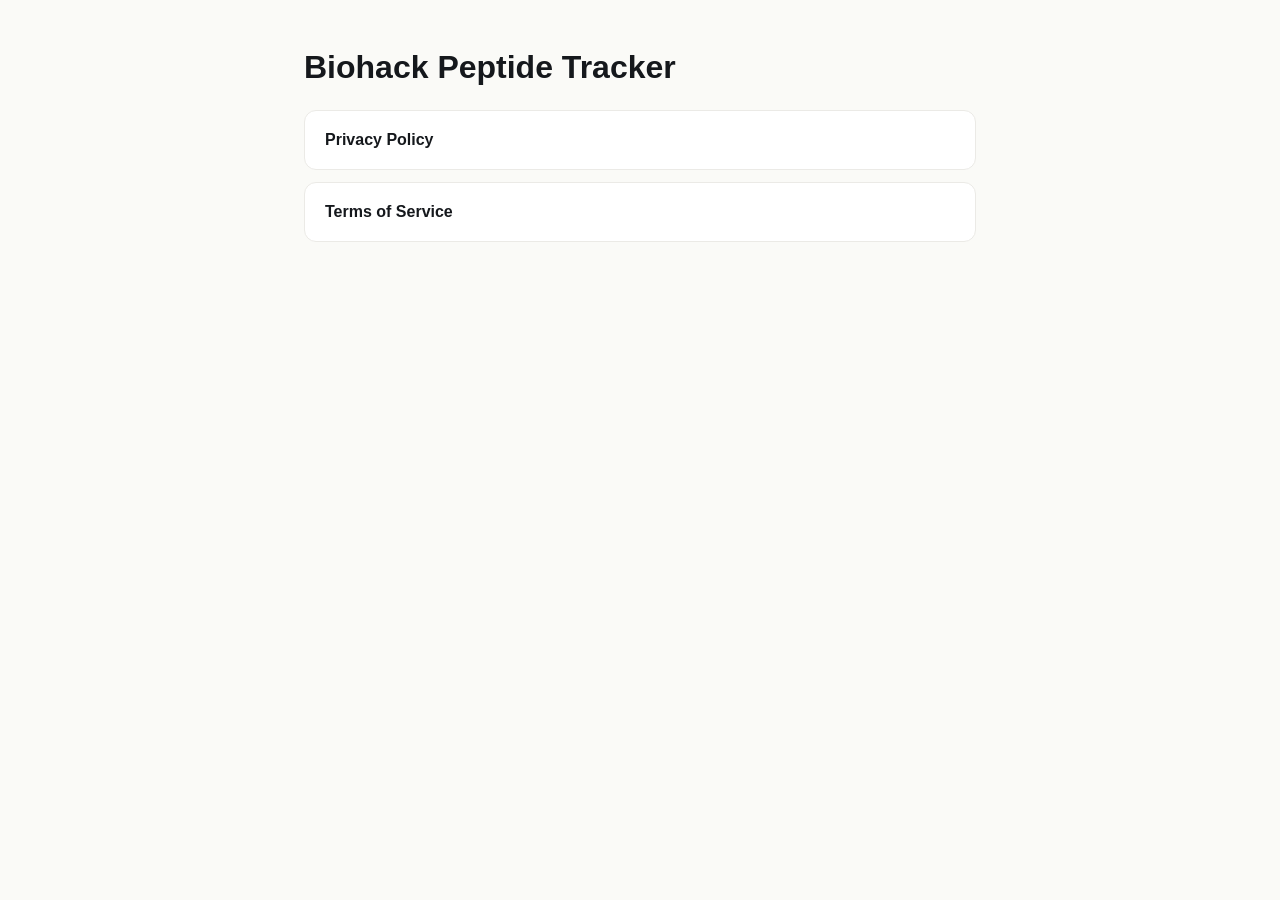
==== index.html @ da50adaa "Add Privacy Policy and Terms of Service pages" ====
<!doctype html>
<html lang="en">
<head>
<meta charset="utf-8" />
<meta name="viewport" content="width=device-width, initial-scale=1" />
<title>Biohack Peptide Tracker — Legal</title>
<link rel="stylesheet" href="style.css" />
</head>
<body>
<div class="wrap home">
  <h1>Biohack Peptide Tracker</h1>
  <ul>
    <li><a href="./privacy.html">Privacy Policy</a></li>
    <li><a href="./terms.html">Terms of Service</a></li>
  </ul>
</div>
</body>
</html>
---- style.css ----
:root {
  --bg: #fafaf7;
  --card: #ffffff;
  --border: #ebeae6;
  --text: #15181c;
  --text-secondary: #6b7078;
  --accent: #1a9dba;
}

* {
  box-sizing: border-box;
}

body {
  margin: 0;
  background: var(--bg);
  color: var(--text);
  font-family: -apple-system, BlinkMacSystemFont, "Segoe UI", Roboto, Helvetica, Arial, sans-serif;
  line-height: 1.6;
}

.wrap {
  max-width: 720px;
  margin: 0 auto;
  padding: 48px 24px 96px;
}

a {
  color: var(--accent);
  text-decoration: none;
}

a:hover {
  text-decoration: underline;
}

.back {
  display: inline-block;
  margin-bottom: 24px;
  font-size: 14px;
  color: var(--text-secondary);
}

h1 {
  font-size: 32px;
  line-height: 1.2;
  margin: 0 0 8px;
}

.updated {
  color: var(--text-secondary);
  font-size: 14px;
  margin: 0 0 32px;
}

section {
  margin-bottom: 28px;
}

h2 {
  font-size: 16px;
  margin: 0 0 8px;
}

p {
  margin: 0 0 12px;
  white-space: pre-line;
}

p:last-child {
  margin-bottom: 0;
}

.home h1 {
  margin-bottom: 24px;
}

.home ul {
  list-style: none;
  padding: 0;
  display: flex;
  flex-direction: column;
  gap: 12px;
}

.home li a {
  display: block;
  padding: 16px 20px;
  background: var(--card);
  border: 1px solid var(--border);
  border-radius: 12px;
  color: var(--text);
  font-weight: 600;
}

.home li a:hover {
  text-decoration: none;
  border-color: var(--accent);
}
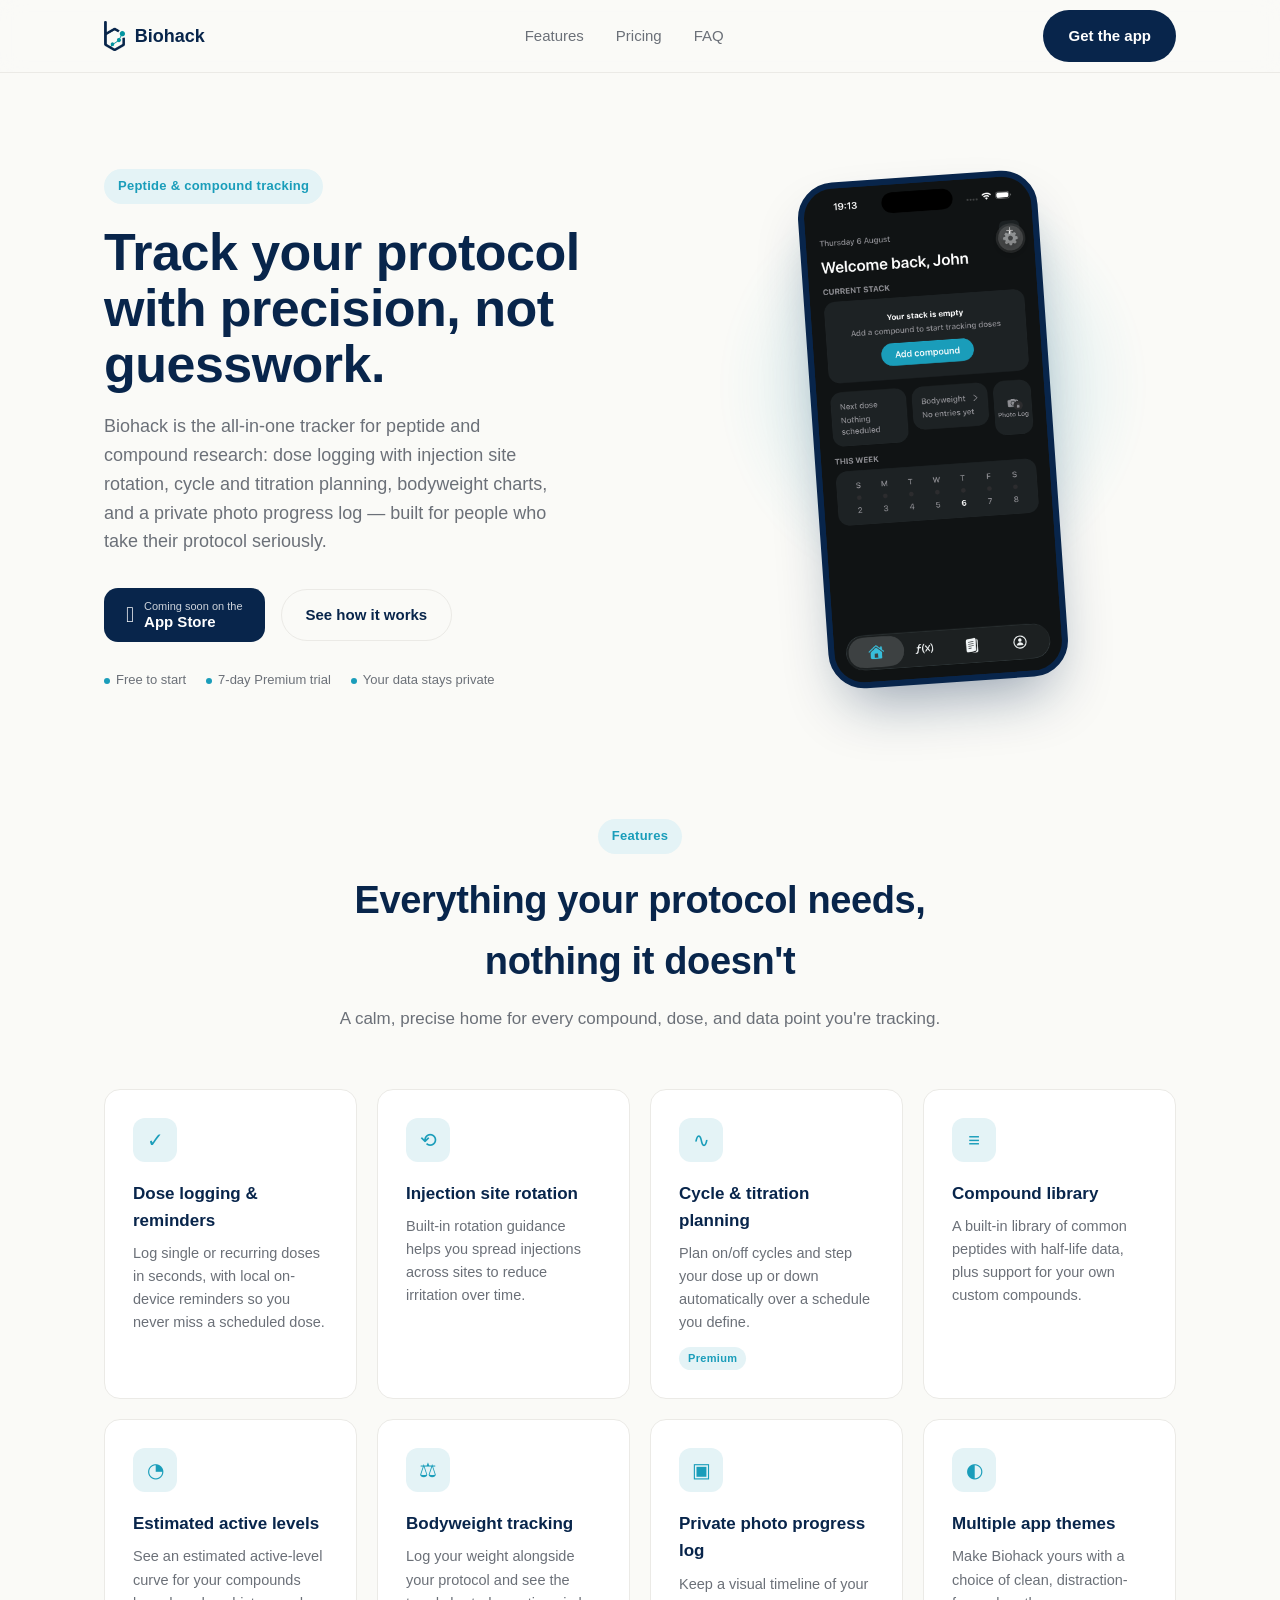
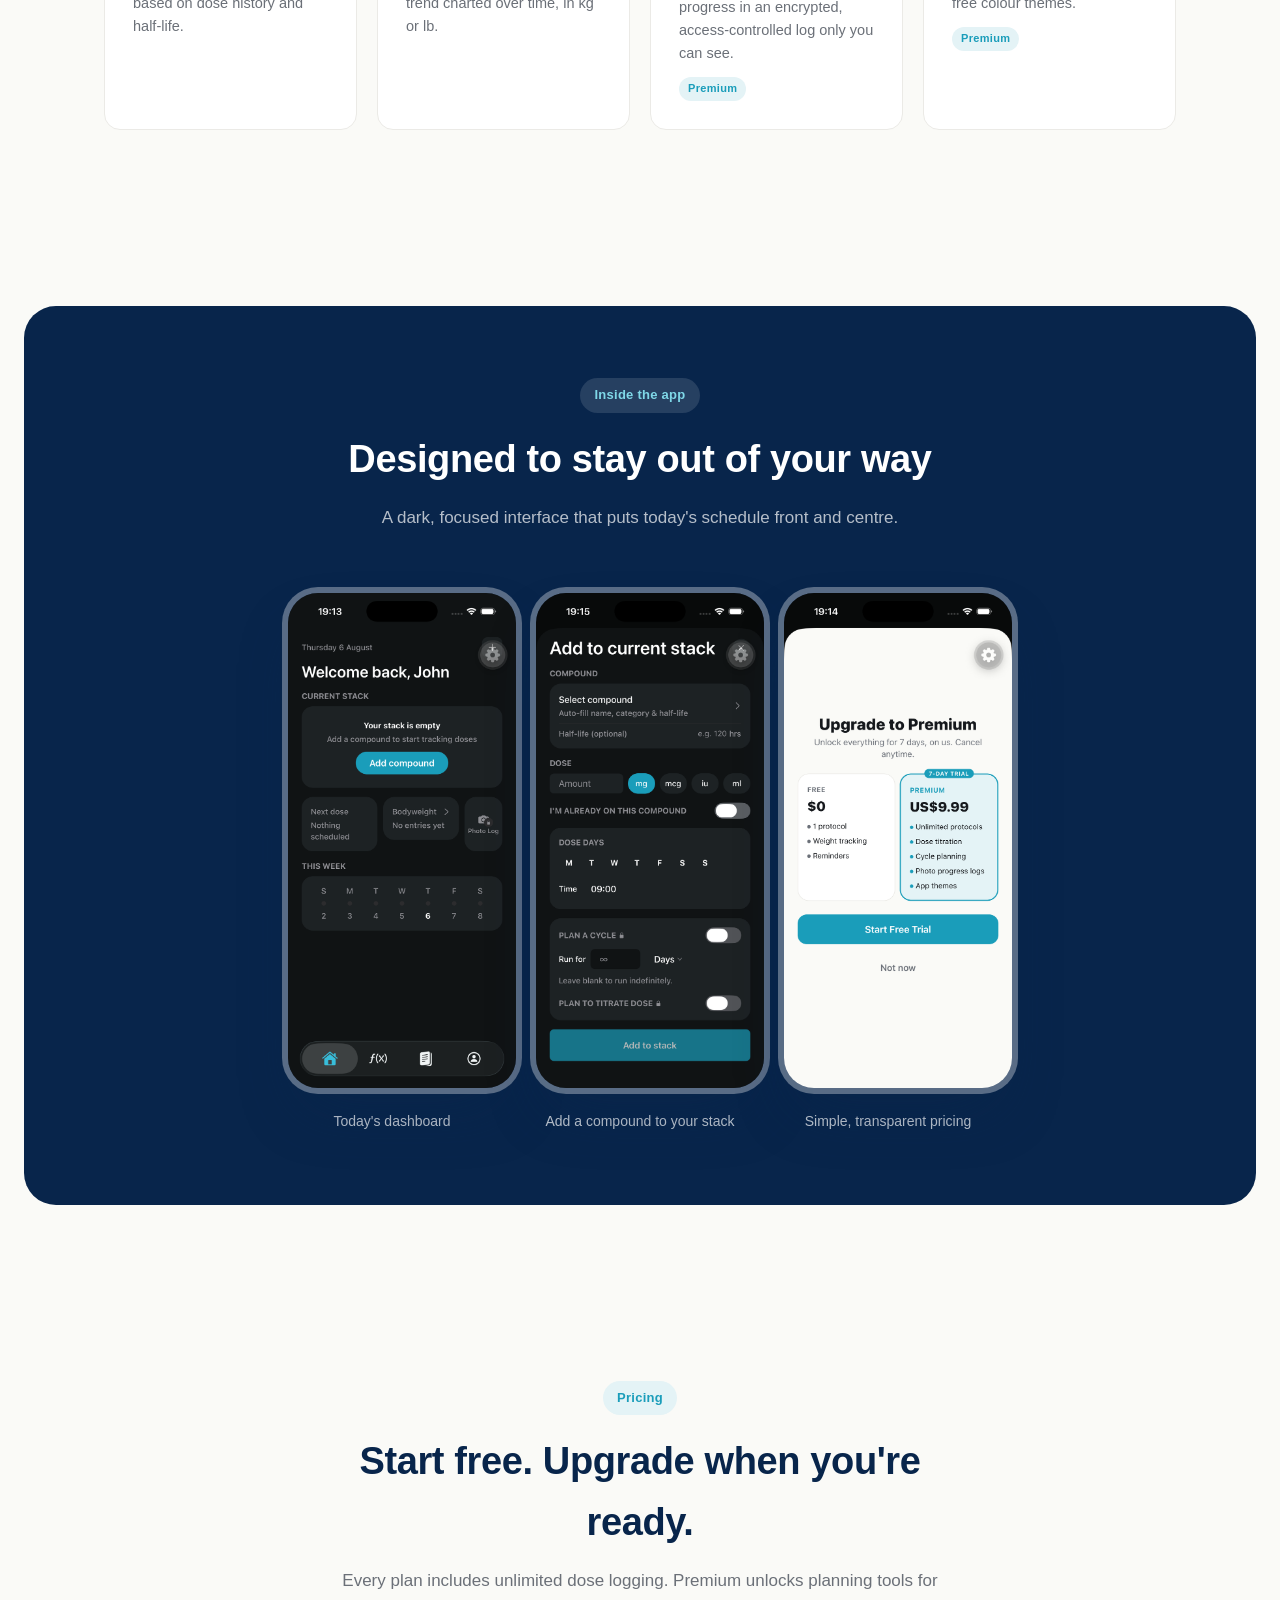
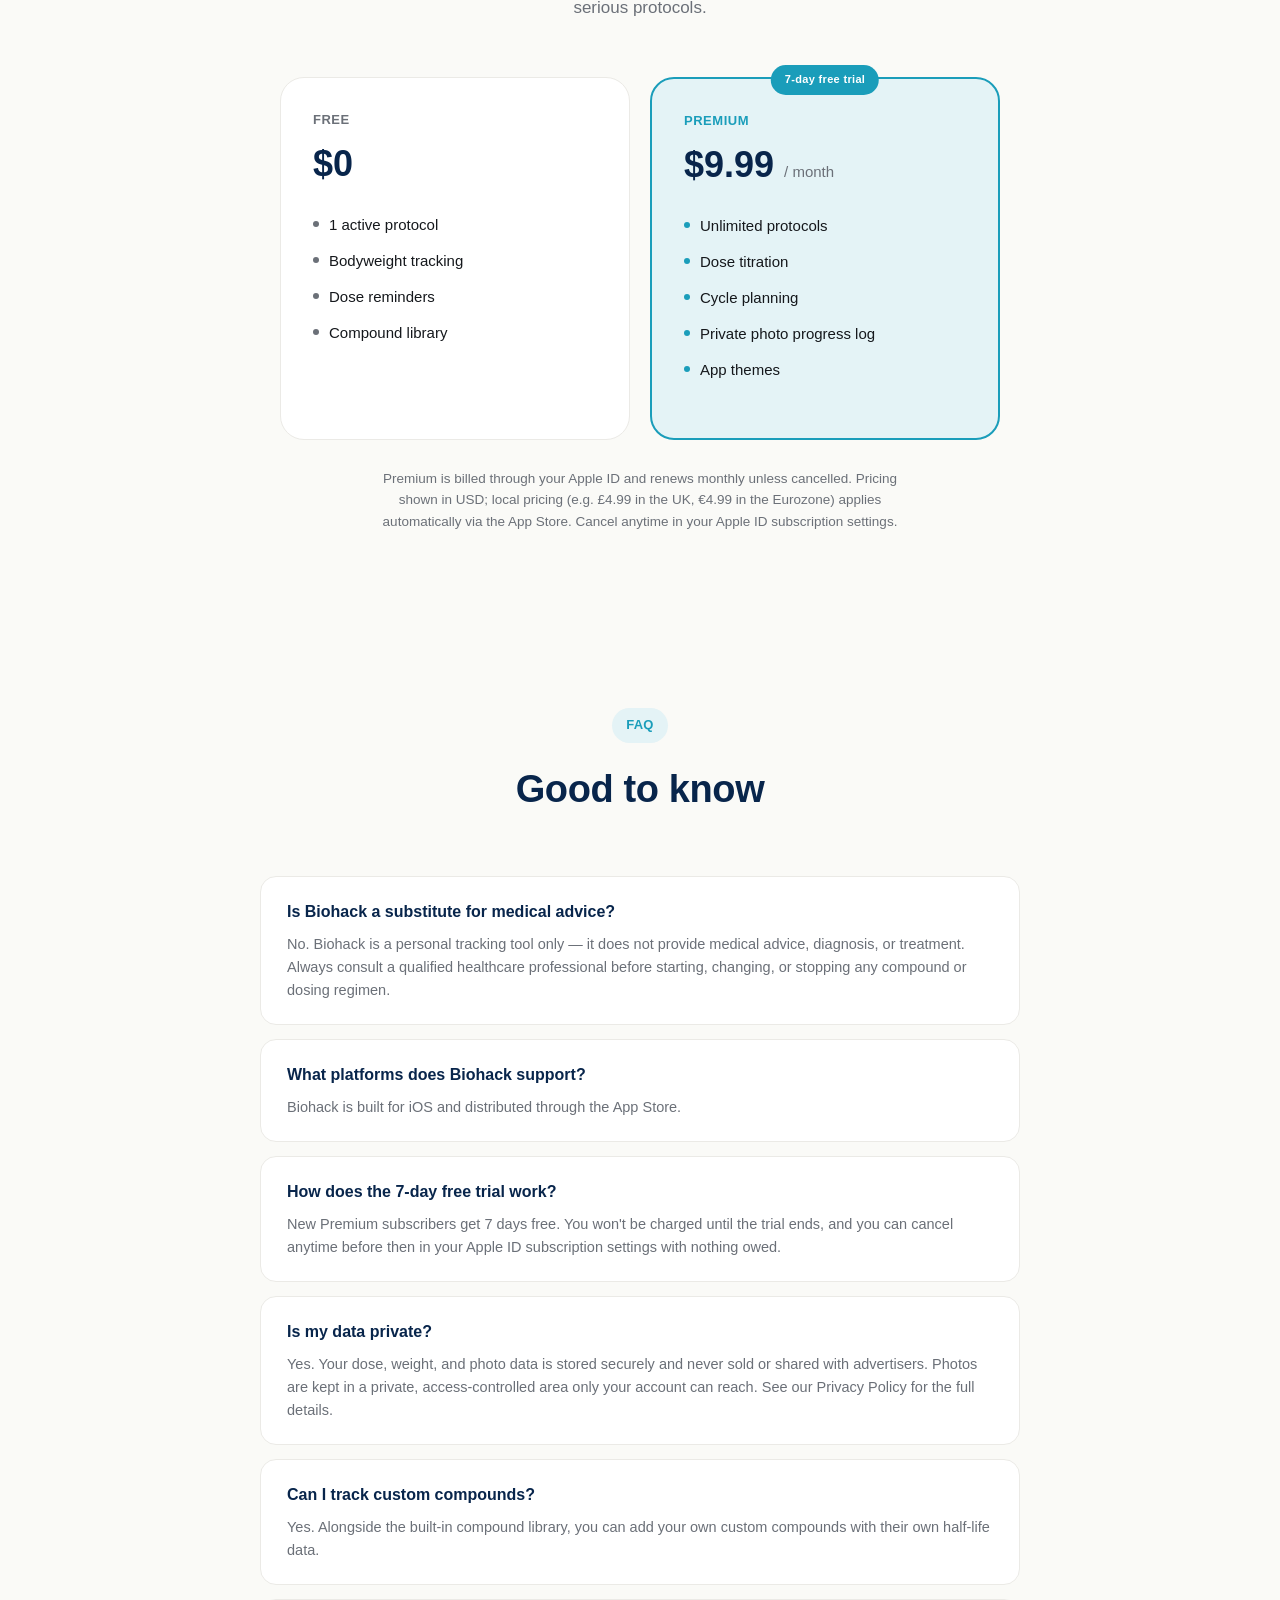
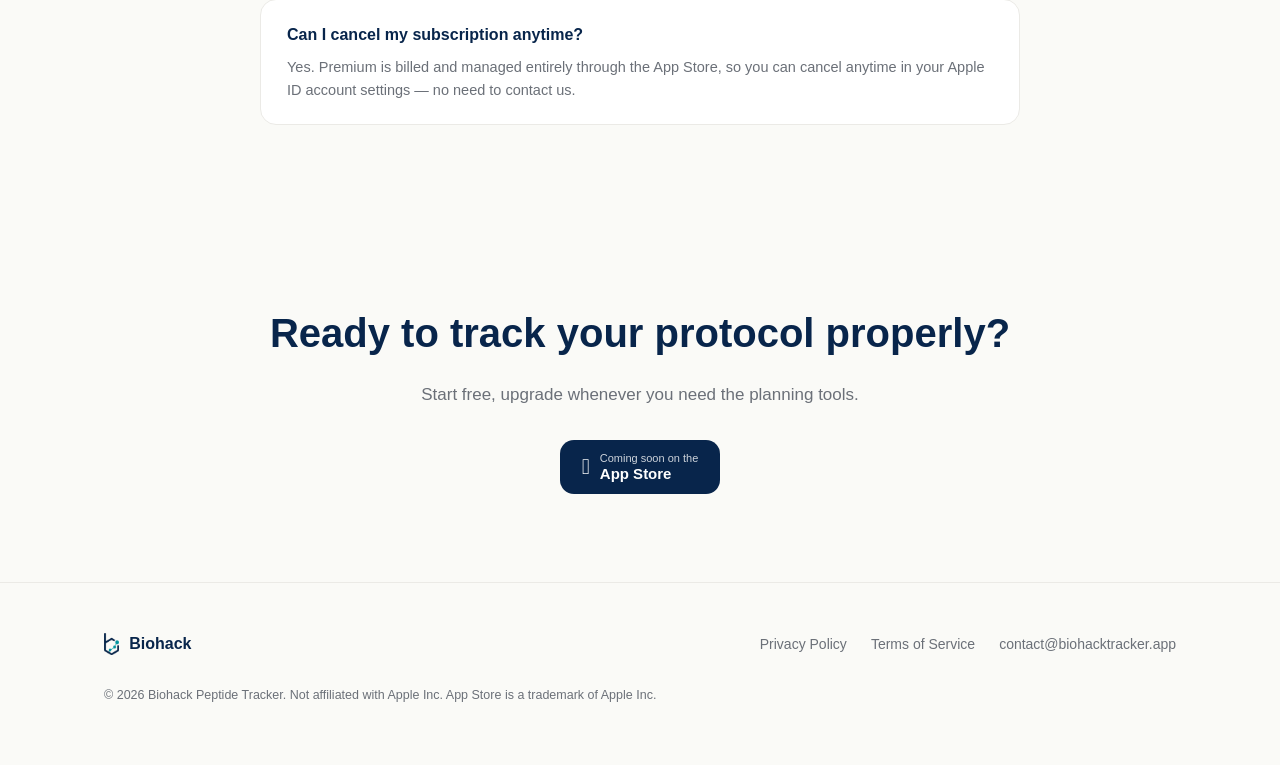
==== commit c20108cc: "Build full marketing site with branding, screenshots, and SEO" ====
--- a/index.html
+++ b/index.html
@@ -3,16 +3,289 @@
 <head>
 <meta charset="utf-8" />
 <meta name="viewport" content="width=device-width, initial-scale=1" />
-<title>Biohack Peptide Tracker — Legal</title>
-<link rel="stylesheet" href="style.css" />
+<title>Biohack — Peptide & Compound Dose Tracker for iOS</title>
+<meta name="description" content="Biohack is the all-in-one peptide tracker: dose logging, injection site rotation, cycle & titration planning, bodyweight charts, and a private photo progress log. Free to start, on the App Store." />
+<link rel="canonical" href="https://biohacktracker.app/" />
+<link rel="icon" href="/assets/favicon-32.png" />
+<link rel="apple-touch-icon" href="/assets/icon-1024.png" />
+<link rel="stylesheet" href="/style.css" />
+
+<meta property="og:type" content="website" />
+<meta property="og:site_name" content="Biohack" />
+<meta property="og:title" content="Biohack — Peptide & Compound Dose Tracker" />
+<meta property="og:description" content="Log doses, plan cycles and titration, track bodyweight, and keep a private photo progress log — all in one peptide tracking app." />
+<meta property="og:url" content="https://biohacktracker.app/" />
+<meta property="og:image" content="https://biohacktracker.app/assets/icon-1024.png" />
+<meta name="twitter:card" content="summary" />
+<meta name="twitter:title" content="Biohack — Peptide & Compound Dose Tracker" />
+<meta name="twitter:description" content="Log doses, plan cycles and titration, track bodyweight, and keep a private photo progress log — all in one peptide tracking app." />
+<meta name="twitter:image" content="https://biohacktracker.app/assets/icon-1024.png" />
+
+<script type="application/ld+json">
+{
+  "@context": "https://schema.org",
+  "@type": "SoftwareApplication",
+  "name": "Biohack Peptide Tracker",
+  "url": "https://biohacktracker.app/",
+  "applicationCategory": "HealthApplication",
+  "operatingSystem": "iOS",
+  "description": "Biohack is a peptide and compound dose tracker with reminders, cycle and titration planning, bodyweight tracking, and a private photo progress log.",
+  "offers": [
+    {
+      "@type": "Offer",
+      "name": "Free",
+      "price": "0",
+      "priceCurrency": "USD"
+    },
+    {
+      "@type": "Offer",
+      "name": "Premium",
+      "price": "9.99",
+      "priceCurrency": "USD",
+      "priceSpecification": {
+        "@type": "UnitPriceSpecification",
+        "billingDuration": "P1M"
+      }
+    }
+  ],
+  "publisher": {
+    "@type": "Person",
+    "name": "Shummus Shah"
+  }
+}
+</script>
 </head>
 <body>
-<div class="wrap home">
-  <h1>Biohack Peptide Tracker</h1>
-  <ul>
-    <li><a href="./privacy.html">Privacy Policy</a></li>
-    <li><a href="./terms.html">Terms of Service</a></li>
-  </ul>
-</div>
+
+<header class="site-header">
+  <div class="container">
+    <a class="brand" href="/">
+      <img src="/assets/logo.png" alt="Biohack logo" />
+      Biohack
+    </a>
+    <nav class="nav-links">
+      <a href="#features">Features</a>
+      <a href="#pricing">Pricing</a>
+      <a href="#faq">FAQ</a>
+    </nav>
+    <a class="btn btn-primary nav-cta" href="#download">Get the app</a>
+  </div>
+</header>
+
+<main>
+
+<section class="hero">
+  <div class="container">
+    <div class="hero-copy">
+      <span class="eyebrow">Peptide &amp; compound tracking</span>
+      <h1>Track your protocol with precision, not guesswork.</h1>
+      <p class="lede">
+        Biohack is the all-in-one tracker for peptide and compound research: dose logging with
+        injection site rotation, cycle and titration planning, bodyweight charts, and a private
+        photo progress log — built for people who take their protocol seriously.
+      </p>
+      <div class="hero-ctas" id="download">
+        <a class="store-badge" href="#">
+          <span class="glyph">􀣺</span>
+          <span class="lines"><small>Coming soon on the</small><strong>App Store</strong></span>
+        </a>
+        <a class="btn btn-ghost" href="#features">See how it works</a>
+      </div>
+      <div class="hero-meta">
+        <span><span class="dot"></span> Free to start</span>
+        <span><span class="dot"></span> 7-day Premium trial</span>
+        <span><span class="dot"></span> Your data stays private</span>
+      </div>
+    </div>
+    <div class="hero-visual">
+      <div class="glow"></div>
+      <div class="phone phone-tilt">
+        <img src="/assets/shot-dashboard.png" alt="Biohack dashboard screen showing today's schedule and current stack" />
+      </div>
+    </div>
+  </div>
+</section>
+
+<section id="features">
+  <div class="container">
+    <div class="section-head">
+      <span class="eyebrow">Features</span>
+      <h2>Everything your protocol needs, nothing it doesn't</h2>
+      <p>A calm, precise home for every compound, dose, and data point you're tracking.</p>
+    </div>
+    <div class="feature-grid">
+      <div class="feature-card">
+        <div class="feature-icon">✓</div>
+        <h3>Dose logging &amp; reminders</h3>
+        <p>Log single or recurring doses in seconds, with local on-device reminders so you never miss a scheduled dose.</p>
+      </div>
+      <div class="feature-card">
+        <div class="feature-icon">⟲</div>
+        <h3>Injection site rotation</h3>
+        <p>Built-in rotation guidance helps you spread injections across sites to reduce irritation over time.</p>
+      </div>
+      <div class="feature-card">
+        <div class="feature-icon">∿</div>
+        <h3>Cycle &amp; titration planning</h3>
+        <p>Plan on/off cycles and step your dose up or down automatically over a schedule you define.</p>
+        <span class="badge">Premium</span>
+      </div>
+      <div class="feature-card">
+        <div class="feature-icon">≡</div>
+        <h3>Compound library</h3>
+        <p>A built-in library of common peptides with half-life data, plus support for your own custom compounds.</p>
+      </div>
+      <div class="feature-card">
+        <div class="feature-icon">◔</div>
+        <h3>Estimated active levels</h3>
+        <p>See an estimated active-level curve for your compounds based on dose history and half-life.</p>
+      </div>
+      <div class="feature-card">
+        <div class="feature-icon">⚖</div>
+        <h3>Bodyweight tracking</h3>
+        <p>Log your weight alongside your protocol and see the trend charted over time, in kg or lb.</p>
+      </div>
+      <div class="feature-card">
+        <div class="feature-icon">▣</div>
+        <h3>Private photo progress log</h3>
+        <p>Keep a visual timeline of your progress in an encrypted, access-controlled log only you can see.</p>
+        <span class="badge">Premium</span>
+      </div>
+      <div class="feature-card">
+        <div class="feature-icon">◐</div>
+        <h3>Multiple app themes</h3>
+        <p>Make Biohack yours with a choice of clean, distraction-free colour themes.</p>
+        <span class="badge">Premium</span>
+      </div>
+    </div>
+  </div>
+</section>
+
+<section>
+  <div class="showcase">
+    <div class="section-head">
+      <span class="eyebrow">Inside the app</span>
+      <h2>Designed to stay out of your way</h2>
+      <p>A dark, focused interface that puts today's schedule front and centre.</p>
+    </div>
+    <div class="showcase-grid">
+      <div class="showcase-item">
+        <div class="phone"><img src="/assets/shot-dashboard.png" alt="Biohack home dashboard" /></div>
+        <p>Today's dashboard</p>
+      </div>
+      <div class="showcase-item">
+        <div class="phone"><img src="/assets/shot-addstack.png" alt="Adding a compound to your stack in Biohack" /></div>
+        <p>Add a compound to your stack</p>
+      </div>
+      <div class="showcase-item">
+        <div class="phone"><img src="/assets/shot-paywall.png" alt="Biohack Premium plan comparison" /></div>
+        <p>Simple, transparent pricing</p>
+      </div>
+    </div>
+  </div>
+</section>
+
+<section id="pricing">
+  <div class="container">
+    <div class="section-head">
+      <span class="eyebrow">Pricing</span>
+      <h2>Start free. Upgrade when you're ready.</h2>
+      <p>Every plan includes unlimited dose logging. Premium unlocks planning tools for serious protocols.</p>
+    </div>
+    <div class="pricing-grid">
+      <div class="price-card">
+        <h3>Free</h3>
+        <div class="price">$0</div>
+        <ul>
+          <li>1 active protocol</li>
+          <li>Bodyweight tracking</li>
+          <li>Dose reminders</li>
+          <li>Compound library</li>
+        </ul>
+      </div>
+      <div class="price-card featured">
+        <span class="plan-badge">7-day free trial</span>
+        <h3>Premium</h3>
+        <div class="price">$9.99 <span>/ month</span></div>
+        <ul>
+          <li>Unlimited protocols</li>
+          <li>Dose titration</li>
+          <li>Cycle planning</li>
+          <li>Private photo progress log</li>
+          <li>App themes</li>
+        </ul>
+      </div>
+    </div>
+    <p class="price-note">
+      Premium is billed through your Apple ID and renews monthly unless cancelled. Pricing shown in USD;
+      local pricing (e.g. £4.99 in the UK, €4.99 in the Eurozone) applies automatically via the App Store.
+      Cancel anytime in your Apple ID subscription settings.
+    </p>
+  </div>
+</section>
+
+<section id="faq">
+  <div class="container">
+    <div class="section-head">
+      <span class="eyebrow">FAQ</span>
+      <h2>Good to know</h2>
+    </div>
+    <div class="faq-list">
+      <div class="faq-item">
+        <h3>Is Biohack a substitute for medical advice?</h3>
+        <p>No. Biohack is a personal tracking tool only — it does not provide medical advice, diagnosis, or treatment. Always consult a qualified healthcare professional before starting, changing, or stopping any compound or dosing regimen.</p>
+      </div>
+      <div class="faq-item">
+        <h3>What platforms does Biohack support?</h3>
+        <p>Biohack is built for iOS and distributed through the App Store.</p>
+      </div>
+      <div class="faq-item">
+        <h3>How does the 7-day free trial work?</h3>
+        <p>New Premium subscribers get 7 days free. You won't be charged until the trial ends, and you can cancel anytime before then in your Apple ID subscription settings with nothing owed.</p>
+      </div>
+      <div class="faq-item">
+        <h3>Is my data private?</h3>
+        <p>Yes. Your dose, weight, and photo data is stored securely and never sold or shared with advertisers. Photos are kept in a private, access-controlled area only your account can reach. See our <a href="/privacy.html">Privacy Policy</a> for the full details.</p>
+      </div>
+      <div class="faq-item">
+        <h3>Can I track custom compounds?</h3>
+        <p>Yes. Alongside the built-in compound library, you can add your own custom compounds with their own half-life data.</p>
+      </div>
+      <div class="faq-item">
+        <h3>Can I cancel my subscription anytime?</h3>
+        <p>Yes. Premium is billed and managed entirely through the App Store, so you can cancel anytime in your Apple ID account settings — no need to contact us.</p>
+      </div>
+    </div>
+  </div>
+</section>
+
+<section class="final-cta">
+  <div class="container">
+    <h2>Ready to track your protocol properly?</h2>
+    <p>Start free, upgrade whenever you need the planning tools.</p>
+    <a class="store-badge" href="#">
+      <span class="glyph">􀣺</span>
+      <span class="lines"><small>Coming soon on the</small><strong>App Store</strong></span>
+    </a>
+  </div>
+</section>
+
+</main>
+
+<footer class="site-footer">
+  <div class="container">
+    <a class="footer-brand" href="/">
+      <img src="/assets/logo.png" alt="Biohack logo" />
+      Biohack
+    </a>
+    <nav class="footer-links">
+      <a href="/privacy.html">Privacy Policy</a>
+      <a href="/terms.html">Terms of Service</a>
+      <a href="mailto:contact@biohacktracker.app">contact@biohacktracker.app</a>
+    </nav>
+    <p class="footer-meta">© 2026 Biohack Peptide Tracker. Not affiliated with Apple Inc. App Store is a trademark of Apple Inc.</p>
+  </div>
+</footer>
+
 </body>
 </html>
--- a/style.css
+++ b/style.css
@@ -1,14 +1,25 @@
 :root {
+  --navy: #08254b;
+  --navy-soft: #10335f;
   --bg: #fafaf7;
   --card: #ffffff;
   --border: #ebeae6;
   --text: #15181c;
   --text-secondary: #6b7078;
   --accent: #1a9dba;
+  --accent-soft: #e4f3f6;
+  --radius-lg: 24px;
+  --radius-md: 16px;
+  --radius-sm: 10px;
+  --max: 1120px;
 }
 
 * {
   box-sizing: border-box;
+}
+
+html {
+  scroll-behavior: smooth;
 }
 
 body {
@@ -17,83 +28,658 @@
   color: var(--text);
   font-family: -apple-system, BlinkMacSystemFont, "Segoe UI", Roboto, Helvetica, Arial, sans-serif;
   line-height: 1.6;
-}
-
-.wrap {
+  -webkit-font-smoothing: antialiased;
+}
+
+img {
+  max-width: 100%;
+  display: block;
+}
+
+a {
+  color: inherit;
+  text-decoration: none;
+}
+
+.container {
+  max-width: var(--max);
+  margin: 0 auto;
+  padding: 0 24px;
+}
+
+/* ---------- Header ---------- */
+
+.site-header {
+  position: sticky;
+  top: 0;
+  z-index: 40;
+  background: rgba(250, 250, 247, 0.85);
+  backdrop-filter: saturate(180%) blur(12px);
+  border-bottom: 1px solid var(--border);
+}
+
+.site-header .container {
+  display: flex;
+  align-items: center;
+  justify-content: space-between;
+  height: 72px;
+}
+
+.brand {
+  display: flex;
+  align-items: center;
+  gap: 10px;
+  font-weight: 700;
+  font-size: 18px;
+  color: var(--navy);
+}
+
+.brand img {
+  height: 30px;
+  width: auto;
+}
+
+.nav-links {
+  display: flex;
+  align-items: center;
+  gap: 32px;
+  font-size: 15px;
+  font-weight: 500;
+  color: var(--text-secondary);
+}
+
+.nav-links a:hover {
+  color: var(--navy);
+}
+
+.nav-cta {
+  display: none;
+}
+
+@media (min-width: 720px) {
+  .nav-cta {
+    display: inline-flex;
+  }
+}
+
+/* ---------- Buttons ---------- */
+
+.btn {
+  display: inline-flex;
+  align-items: center;
+  justify-content: center;
+  gap: 8px;
+  padding: 13px 24px;
+  border-radius: 999px;
+  font-weight: 600;
+  font-size: 15px;
+  border: 1px solid transparent;
+  cursor: pointer;
+  white-space: nowrap;
+}
+
+.btn-primary {
+  background: var(--navy);
+  color: #ffffff;
+}
+
+.btn-primary:hover {
+  background: var(--navy-soft);
+}
+
+.btn-ghost {
+  background: transparent;
+  color: var(--navy);
+  border-color: var(--border);
+}
+
+.btn-ghost:hover {
+  border-color: var(--navy);
+}
+
+.btn-lg {
+  padding: 16px 30px;
+  font-size: 16px;
+}
+
+.store-badge {
+  display: inline-flex;
+  align-items: center;
+  gap: 10px;
+  background: var(--navy);
+  color: #fff;
+  padding: 12px 22px;
+  border-radius: 14px;
+  font-weight: 600;
+}
+
+.store-badge .glyph {
+  font-size: 22px;
+  line-height: 1;
+}
+
+.store-badge .lines {
+  display: flex;
+  flex-direction: column;
+  line-height: 1.15;
+  text-align: left;
+}
+
+.store-badge .lines small {
+  font-weight: 400;
+  font-size: 11px;
+  opacity: 0.8;
+}
+
+.store-badge .lines strong {
+  font-size: 15px;
+}
+
+/* ---------- Hero ---------- */
+
+.hero {
+  padding: 72px 0 40px;
+}
+
+.hero .container {
+  display: grid;
+  grid-template-columns: 1fr;
+  gap: 48px;
+  align-items: center;
+}
+
+@media (min-width: 900px) {
+  .hero .container {
+    grid-template-columns: 1.05fr 0.95fr;
+    padding-top: 24px;
+  }
+}
+
+.eyebrow {
+  display: inline-flex;
+  align-items: center;
+  gap: 8px;
+  background: var(--accent-soft);
+  color: var(--accent);
+  font-weight: 700;
+  font-size: 13px;
+  letter-spacing: 0.02em;
+  padding: 7px 14px;
+  border-radius: 999px;
+  margin-bottom: 20px;
+}
+
+.hero h1 {
+  font-size: clamp(34px, 5vw, 52px);
+  line-height: 1.08;
+  margin: 0 0 20px;
+  color: var(--navy);
+  letter-spacing: -0.01em;
+}
+
+.hero .lede {
+  font-size: 18px;
+  color: var(--text-secondary);
+  max-width: 46ch;
+  margin: 0 0 32px;
+}
+
+.hero-ctas {
+  display: flex;
+  flex-wrap: wrap;
+  align-items: center;
+  gap: 16px;
+  margin-bottom: 28px;
+}
+
+.hero-meta {
+  display: flex;
+  flex-wrap: wrap;
+  gap: 20px;
+  font-size: 13px;
+  color: var(--text-secondary);
+}
+
+.hero-meta span {
+  display: inline-flex;
+  align-items: center;
+  gap: 6px;
+}
+
+.hero-meta .dot {
+  width: 6px;
+  height: 6px;
+  border-radius: 999px;
+  background: var(--accent);
+  display: inline-block;
+}
+
+.hero-visual {
+  position: relative;
+  display: flex;
+  justify-content: center;
+}
+
+.hero-visual .glow {
+  position: absolute;
+  width: 420px;
+  height: 420px;
+  background: radial-gradient(circle, rgba(26, 157, 186, 0.22), transparent 70%);
+  filter: blur(10px);
+  z-index: 0;
+}
+
+.phone {
+  position: relative;
+  z-index: 1;
+  width: 240px;
+  border-radius: 36px;
+  border: 6px solid var(--navy);
+  background: var(--navy);
+  box-shadow: 0 30px 60px -20px rgba(8, 37, 75, 0.45);
+  overflow: hidden;
+}
+
+.phone.phone-tilt {
+  transform: rotate(-4deg);
+}
+
+.phone img {
+  display: block;
+  width: 100%;
+}
+
+.phone-stack {
+  display: flex;
+  align-items: flex-end;
+  gap: -40px;
+}
+
+.phone-stack .phone:nth-child(2) {
+  margin-left: -64px;
+  transform: rotate(5deg);
+  width: 220px;
+}
+
+/* ---------- Sections ---------- */
+
+section {
+  padding: 88px 0;
+}
+
+.section-head {
+  text-align: center;
+  max-width: 640px;
+  margin: 0 auto 56px;
+}
+
+.section-head .eyebrow {
+  margin-bottom: 16px;
+}
+
+.section-head h2 {
+  font-size: clamp(28px, 4vw, 38px);
+  color: var(--navy);
+  margin: 0 0 14px;
+  letter-spacing: -0.01em;
+}
+
+.section-head p {
+  color: var(--text-secondary);
+  font-size: 17px;
+  margin: 0;
+}
+
+/* ---------- Feature grid ---------- */
+
+.feature-grid {
+  display: grid;
+  grid-template-columns: repeat(auto-fit, minmax(250px, 1fr));
+  gap: 20px;
+}
+
+.feature-card {
+  background: var(--card);
+  border: 1px solid var(--border);
+  border-radius: var(--radius-md);
+  padding: 28px;
+}
+
+.feature-icon {
+  width: 44px;
+  height: 44px;
+  border-radius: 12px;
+  background: var(--accent-soft);
+  color: var(--accent);
+  display: flex;
+  align-items: center;
+  justify-content: center;
+  font-size: 20px;
+  margin-bottom: 18px;
+}
+
+.feature-card h3 {
+  font-size: 17px;
+  margin: 0 0 8px;
+  color: var(--navy);
+}
+
+.feature-card p {
+  margin: 0;
+  color: var(--text-secondary);
+  font-size: 14.5px;
+}
+
+.feature-card .badge {
+  display: inline-block;
+  margin-top: 12px;
+  font-size: 11px;
+  font-weight: 700;
+  letter-spacing: 0.03em;
+  color: var(--accent);
+  background: var(--accent-soft);
+  padding: 3px 9px;
+  border-radius: 999px;
+}
+
+/* ---------- Showcase ---------- */
+
+.showcase {
+  background: var(--navy);
+  color: #fff;
+  border-radius: 32px;
+  margin: 0 24px;
+  padding: 72px 24px;
+}
+
+.showcase .section-head h2,
+.showcase .section-head p {
+  color: #fff;
+}
+
+.showcase .section-head p {
+  color: rgba(255, 255, 255, 0.7);
+}
+
+.showcase .section-head .eyebrow {
+  background: rgba(255, 255, 255, 0.12);
+  color: #7fd8e8;
+}
+
+.showcase-grid {
+  display: flex;
+  flex-wrap: wrap;
+  justify-content: center;
+  gap: 28px;
+}
+
+.showcase-item {
+  width: 220px;
+  text-align: center;
+}
+
+.showcase-item .phone {
+  border-color: rgba(255, 255, 255, 0.18);
+  background: rgba(255, 255, 255, 0.18);
+  margin: 0 auto 16px;
+}
+
+.showcase-item p {
+  font-size: 14px;
+  color: rgba(255, 255, 255, 0.75);
+  margin: 0;
+}
+
+/* ---------- Pricing ---------- */
+
+.pricing-grid {
+  display: grid;
+  grid-template-columns: 1fr;
+  gap: 20px;
   max-width: 720px;
   margin: 0 auto;
-  padding: 48px 24px 96px;
-}
-
-a {
+}
+
+@media (min-width: 680px) {
+  .pricing-grid {
+    grid-template-columns: 1fr 1fr;
+  }
+}
+
+.price-card {
+  background: var(--card);
+  border: 1px solid var(--border);
+  border-radius: var(--radius-lg);
+  padding: 32px;
+  position: relative;
+}
+
+.price-card.featured {
+  border: 2px solid var(--accent);
+  background: var(--accent-soft);
+}
+
+.price-card .plan-badge {
+  position: absolute;
+  top: -14px;
+  left: 50%;
+  transform: translateX(-50%);
+  background: var(--accent);
+  color: #fff;
+  font-size: 11px;
+  font-weight: 700;
+  letter-spacing: 0.03em;
+  padding: 6px 14px;
+  border-radius: 999px;
+  white-space: nowrap;
+}
+
+.price-card h3 {
+  margin: 0 0 4px;
+  font-size: 13px;
+  font-weight: 700;
+  letter-spacing: 0.04em;
+  color: var(--text-secondary);
+  text-transform: uppercase;
+}
+
+.price-card.featured h3 {
   color: var(--accent);
-  text-decoration: none;
-}
-
-a:hover {
-  text-decoration: underline;
-}
-
-.back {
+}
+
+.price-card .price {
+  font-size: 36px;
+  font-weight: 800;
+  color: var(--navy);
+  margin: 4px 0 20px;
+}
+
+.price-card .price span {
+  font-size: 15px;
+  font-weight: 500;
+  color: var(--text-secondary);
+}
+
+.price-card ul {
+  list-style: none;
+  margin: 0 0 24px;
+  padding: 0;
+  display: flex;
+  flex-direction: column;
+  gap: 12px;
+}
+
+.price-card li {
+  display: flex;
+  align-items: flex-start;
+  gap: 10px;
+  font-size: 15px;
+  color: var(--text);
+}
+
+.price-card li::before {
+  content: "";
+  width: 6px;
+  height: 6px;
+  border-radius: 999px;
+  background: var(--text-secondary);
+  margin-top: 8px;
+  flex-shrink: 0;
+}
+
+.price-card.featured li::before {
+  background: var(--accent);
+}
+
+.price-note {
+  text-align: center;
+  color: var(--text-secondary);
+  font-size: 13.5px;
+  margin: 28px auto 0;
+  max-width: 520px;
+}
+
+/* ---------- FAQ ---------- */
+
+.faq-list {
+  max-width: 760px;
+  margin: 0 auto;
+  display: flex;
+  flex-direction: column;
+  gap: 14px;
+}
+
+.faq-item {
+  background: var(--card);
+  border: 1px solid var(--border);
+  border-radius: var(--radius-md);
+  padding: 22px 26px;
+}
+
+.faq-item h3 {
+  margin: 0 0 8px;
+  font-size: 16px;
+  color: var(--navy);
+}
+
+.faq-item p {
+  margin: 0;
+  color: var(--text-secondary);
+  font-size: 14.5px;
+}
+
+/* ---------- Final CTA ---------- */
+
+.final-cta {
+  text-align: center;
+}
+
+.final-cta h2 {
+  font-size: clamp(28px, 4vw, 40px);
+  color: var(--navy);
+  margin: 0 0 16px;
+}
+
+.final-cta p {
+  color: var(--text-secondary);
+  font-size: 17px;
+  max-width: 520px;
+  margin: 0 auto 32px;
+}
+
+/* ---------- Footer ---------- */
+
+.site-footer {
+  border-top: 1px solid var(--border);
+  padding: 48px 0;
+}
+
+.site-footer .container {
+  display: flex;
+  flex-wrap: wrap;
+  align-items: center;
+  justify-content: space-between;
+  gap: 20px;
+}
+
+.footer-brand {
+  display: flex;
+  align-items: center;
+  gap: 10px;
+  color: var(--navy);
+  font-weight: 700;
+}
+
+.footer-brand img {
+  height: 22px;
+}
+
+.footer-links {
+  display: flex;
+  flex-wrap: wrap;
+  gap: 24px;
+  font-size: 14px;
+  color: var(--text-secondary);
+}
+
+.footer-links a:hover {
+  color: var(--navy);
+}
+
+.footer-meta {
+  width: 100%;
+  font-size: 12.5px;
+  color: var(--text-secondary);
+  margin-top: 8px;
+}
+
+/* ---------- Legal pages ---------- */
+
+.legal-wrap {
+  max-width: 720px;
+  margin: 0 auto;
+  padding: 56px 24px 96px;
+}
+
+.legal-wrap h1 {
+  font-size: 32px;
+  line-height: 1.2;
+  margin: 0 0 8px;
+  color: var(--navy);
+}
+
+.legal-wrap .updated {
+  color: var(--text-secondary);
+  font-size: 14px;
+  margin: 0 0 32px;
+}
+
+.legal-wrap section {
+  padding: 0;
+  margin-bottom: 28px;
+}
+
+.legal-wrap h2 {
+  font-size: 16px;
+  margin: 0 0 8px;
+  color: var(--navy);
+}
+
+.legal-wrap p {
+  margin: 0 0 12px;
+  white-space: pre-line;
+  color: var(--text);
+  font-size: 15px;
+}
+
+.legal-wrap p:last-child {
+  margin-bottom: 0;
+}
+
+.back-link {
   display: inline-block;
   margin-bottom: 24px;
   font-size: 14px;
-  color: var(--text-secondary);
-}
-
-h1 {
-  font-size: 32px;
-  line-height: 1.2;
-  margin: 0 0 8px;
-}
-
-.updated {
-  color: var(--text-secondary);
-  font-size: 14px;
-  margin: 0 0 32px;
-}
-
-section {
-  margin-bottom: 28px;
-}
-
-h2 {
-  font-size: 16px;
-  margin: 0 0 8px;
-}
-
-p {
-  margin: 0 0 12px;
-  white-space: pre-line;
-}
-
-p:last-child {
-  margin-bottom: 0;
-}
-
-.home h1 {
-  margin-bottom: 24px;
-}
-
-.home ul {
-  list-style: none;
-  padding: 0;
-  display: flex;
-  flex-direction: column;
-  gap: 12px;
-}
-
-.home li a {
-  display: block;
-  padding: 16px 20px;
-  background: var(--card);
-  border: 1px solid var(--border);
-  border-radius: 12px;
-  color: var(--text);
+  color: var(--accent);
   font-weight: 600;
 }
-
-.home li a:hover {
-  text-decoration: none;
-  border-color: var(--accent);
-}
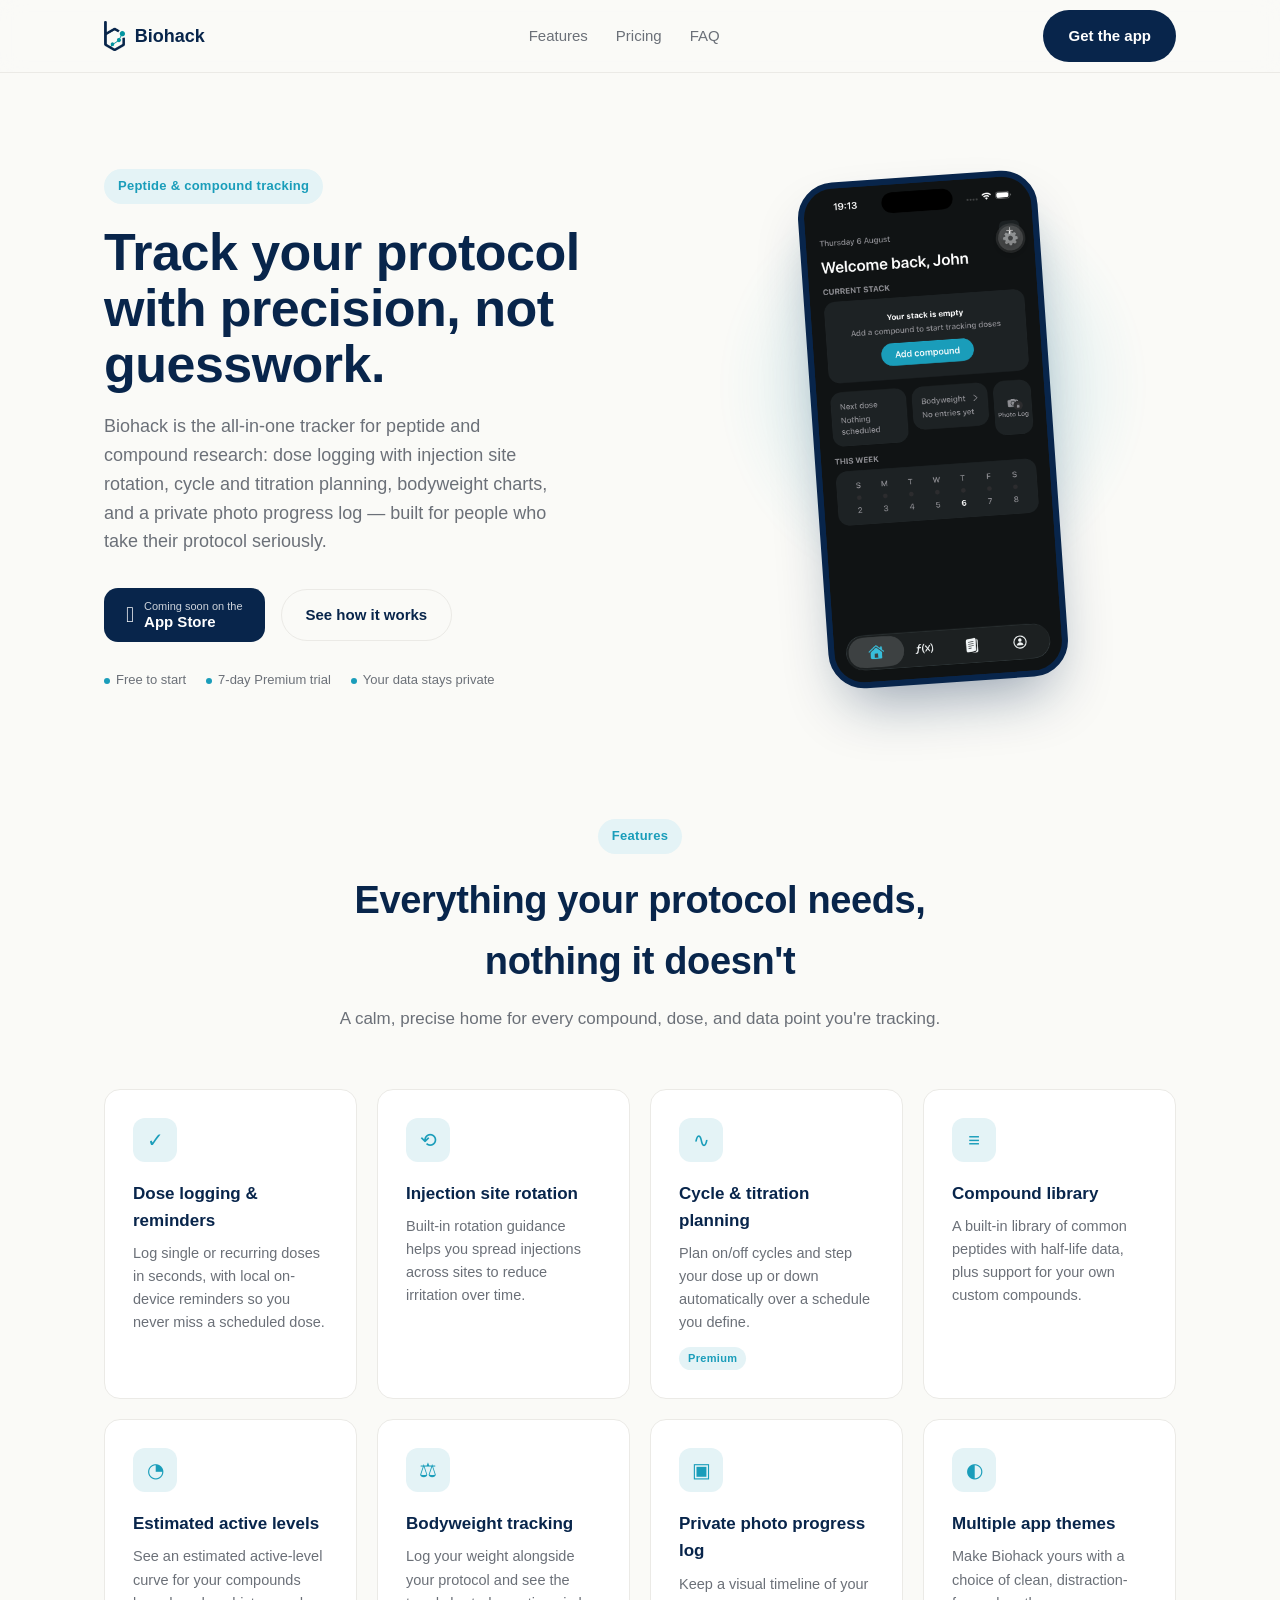
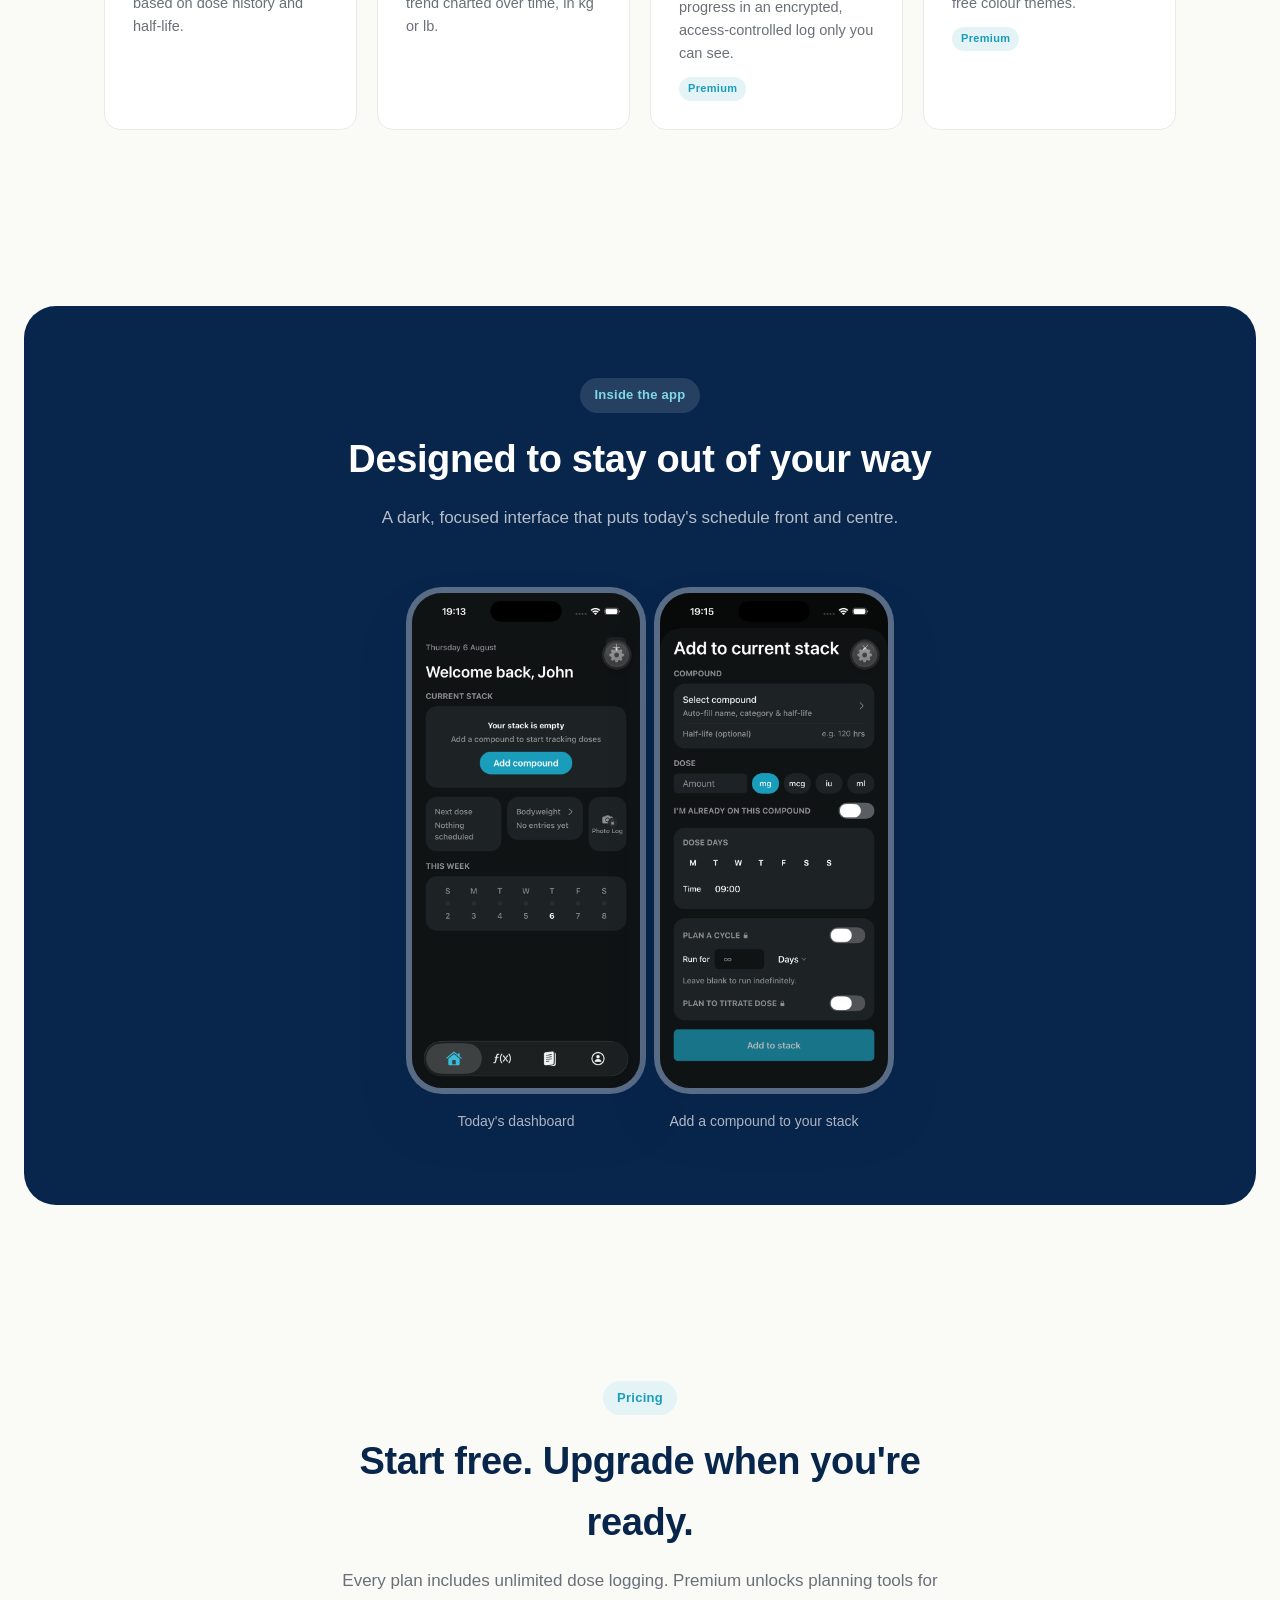
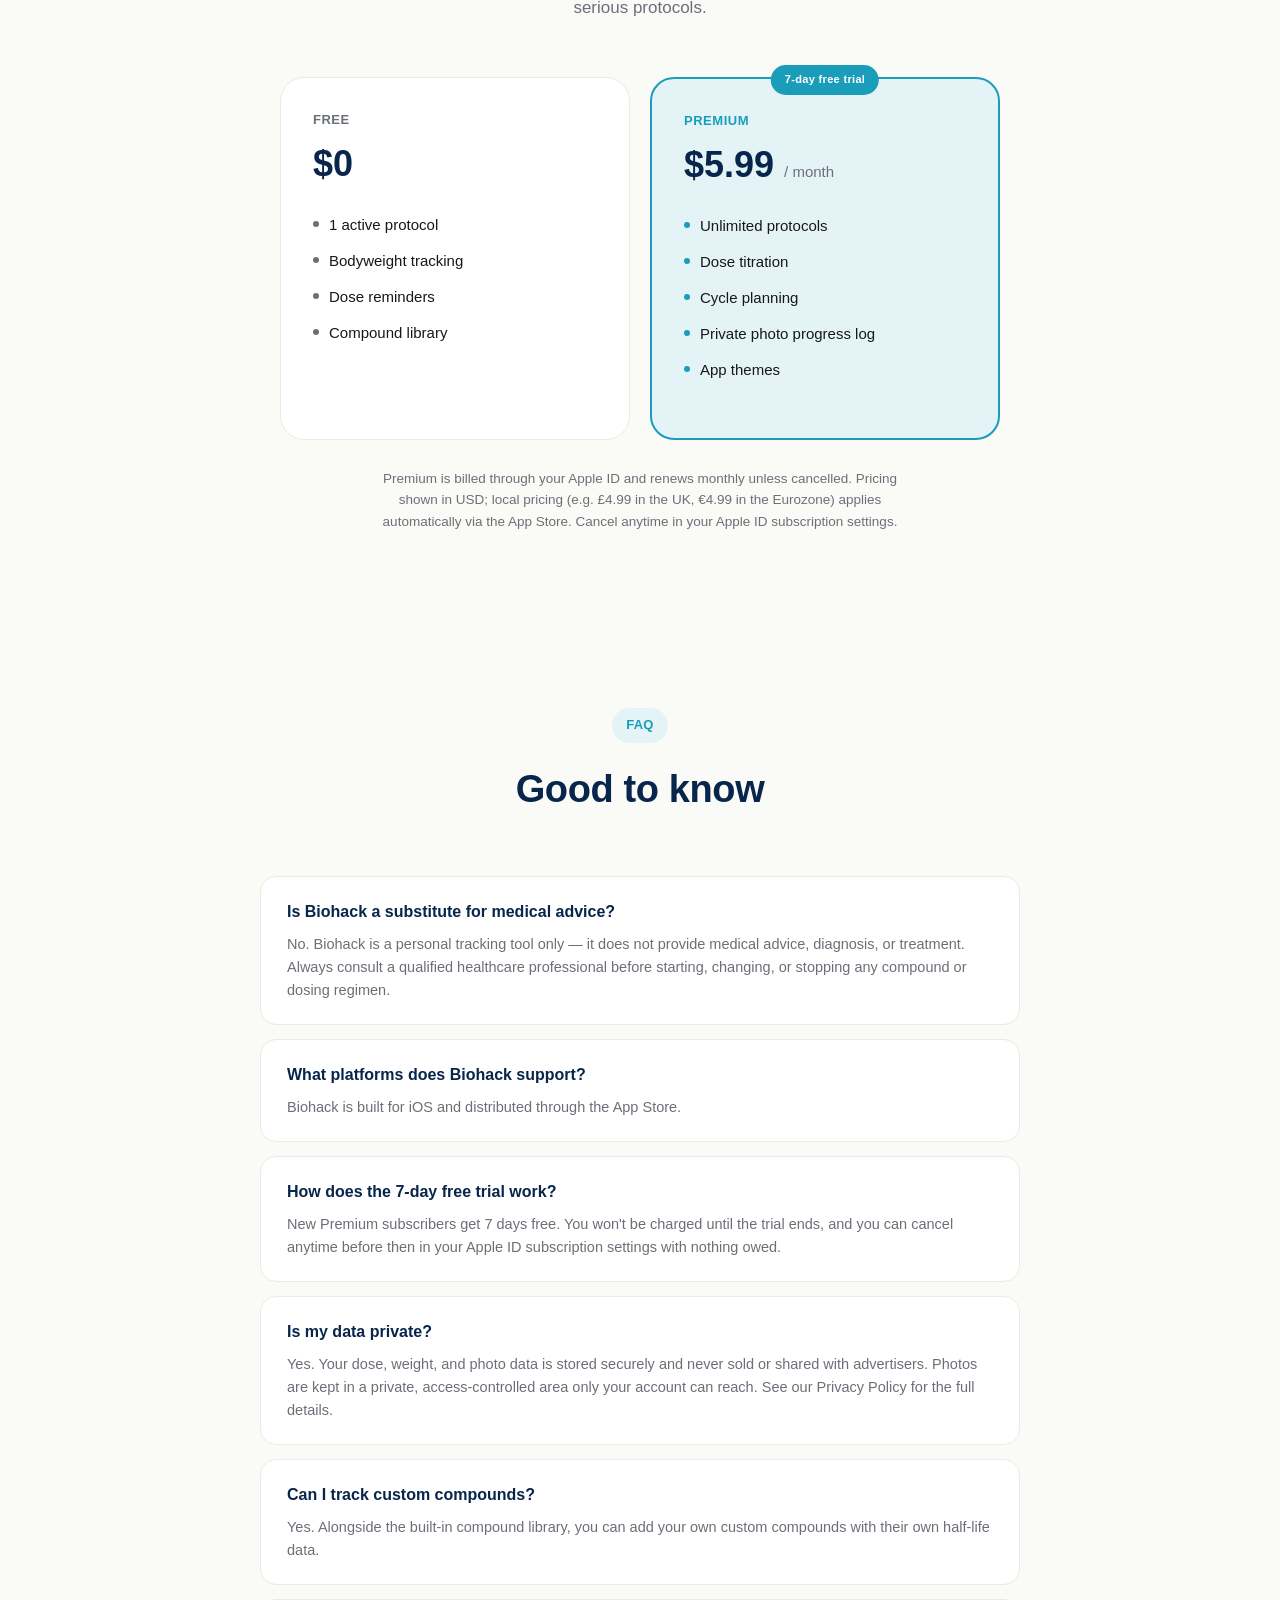
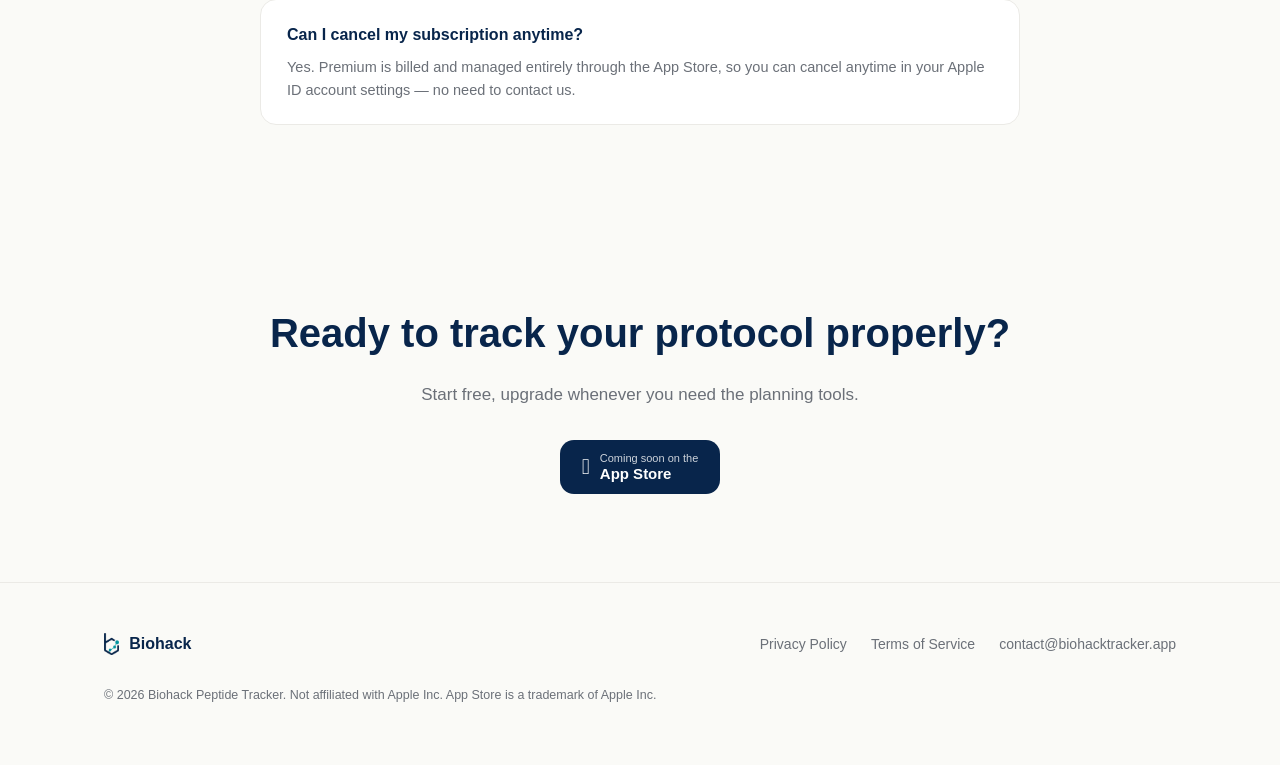
==== commit d7d3ea08: "Fix mobile nav crowding and correct Premium price to $5.99" ====
--- a/index.html
+++ b/index.html
@@ -177,10 +177,6 @@
         <div class="phone"><img src="/assets/shot-addstack.png" alt="Adding a compound to your stack in Biohack" /></div>
         <p>Add a compound to your stack</p>
       </div>
-      <div class="showcase-item">
-        <div class="phone"><img src="/assets/shot-paywall.png" alt="Biohack Premium plan comparison" /></div>
-        <p>Simple, transparent pricing</p>
-      </div>
     </div>
   </div>
 </section>
@@ -206,7 +202,7 @@
       <div class="price-card featured">
         <span class="plan-badge">7-day free trial</span>
         <h3>Premium</h3>
-        <div class="price">$9.99 <span>/ month</span></div>
+        <div class="price">$5.99 <span>/ month</span></div>
         <ul>
           <li>Unlimited protocols</li>
           <li>Dose titration</li>
--- a/style.css
+++ b/style.css
@@ -75,14 +75,14 @@
 }
 
 .brand img {
-  height: 30px;
+  height: 26px;
   width: auto;
 }
 
 .nav-links {
-  display: flex;
-  align-items: center;
-  gap: 32px;
+  display: none;
+  align-items: center;
+  gap: 28px;
   font-size: 15px;
   font-weight: 500;
   color: var(--text-secondary);
@@ -93,12 +93,23 @@
 }
 
 .nav-cta {
-  display: none;
+  display: inline-flex;
+  padding: 10px 16px;
+  font-size: 13.5px;
 }
 
 @media (min-width: 720px) {
+  .nav-links {
+    display: flex;
+  }
+
+  .brand img {
+    height: 30px;
+  }
+
   .nav-cta {
-    display: inline-flex;
+    padding: 13px 24px;
+    font-size: 15px;
   }
 }
 
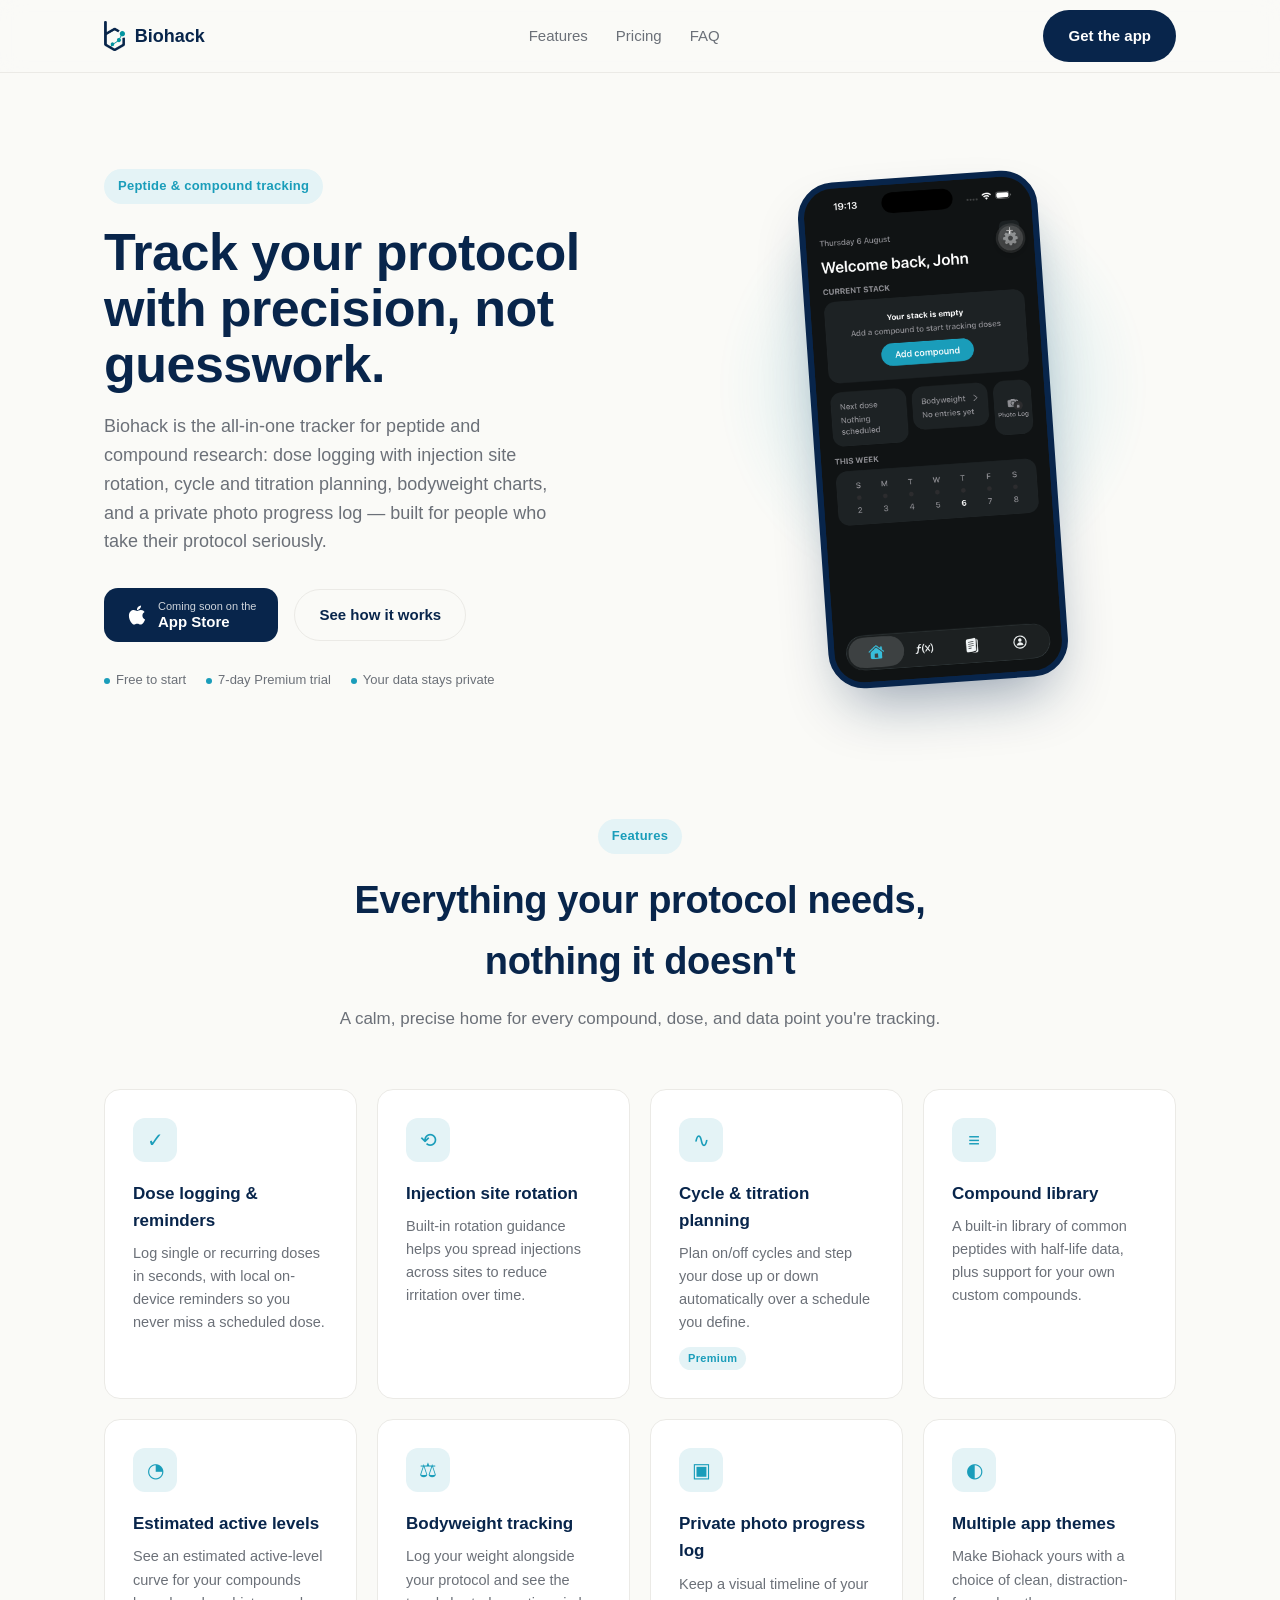
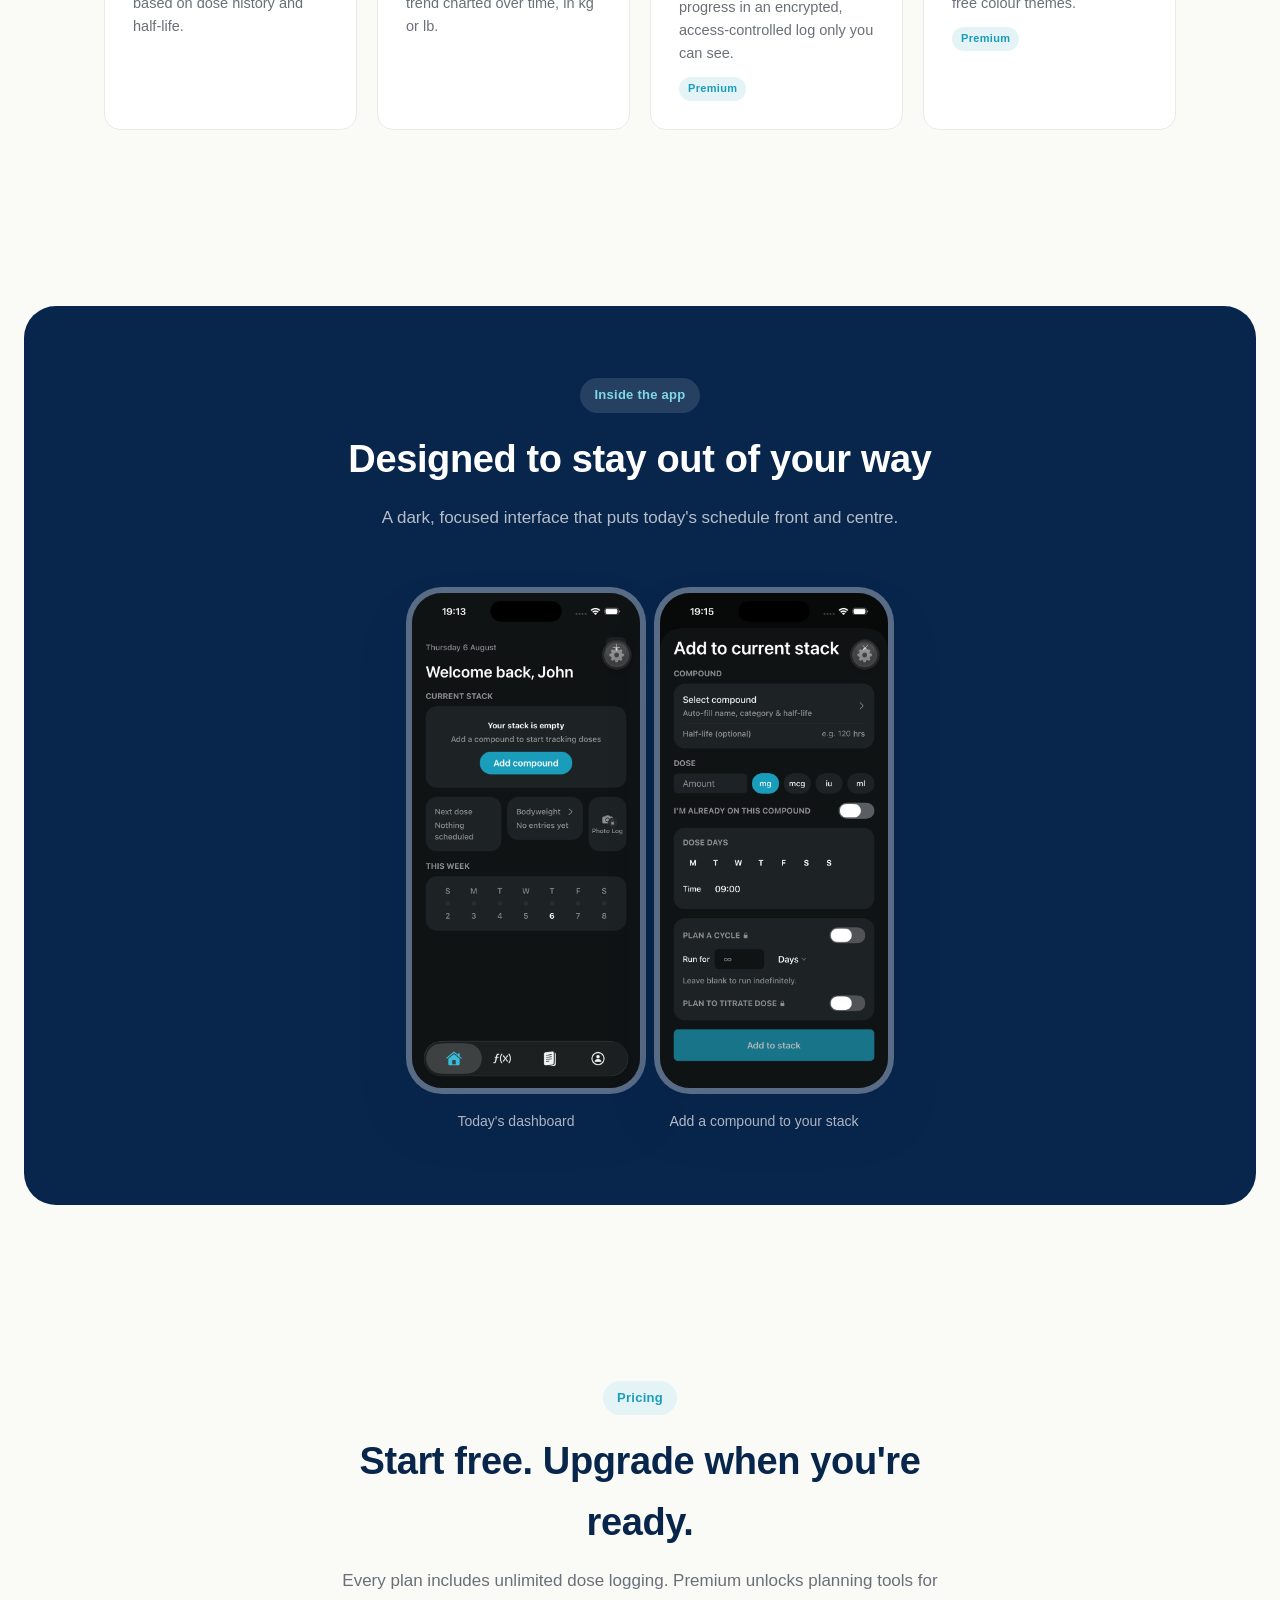
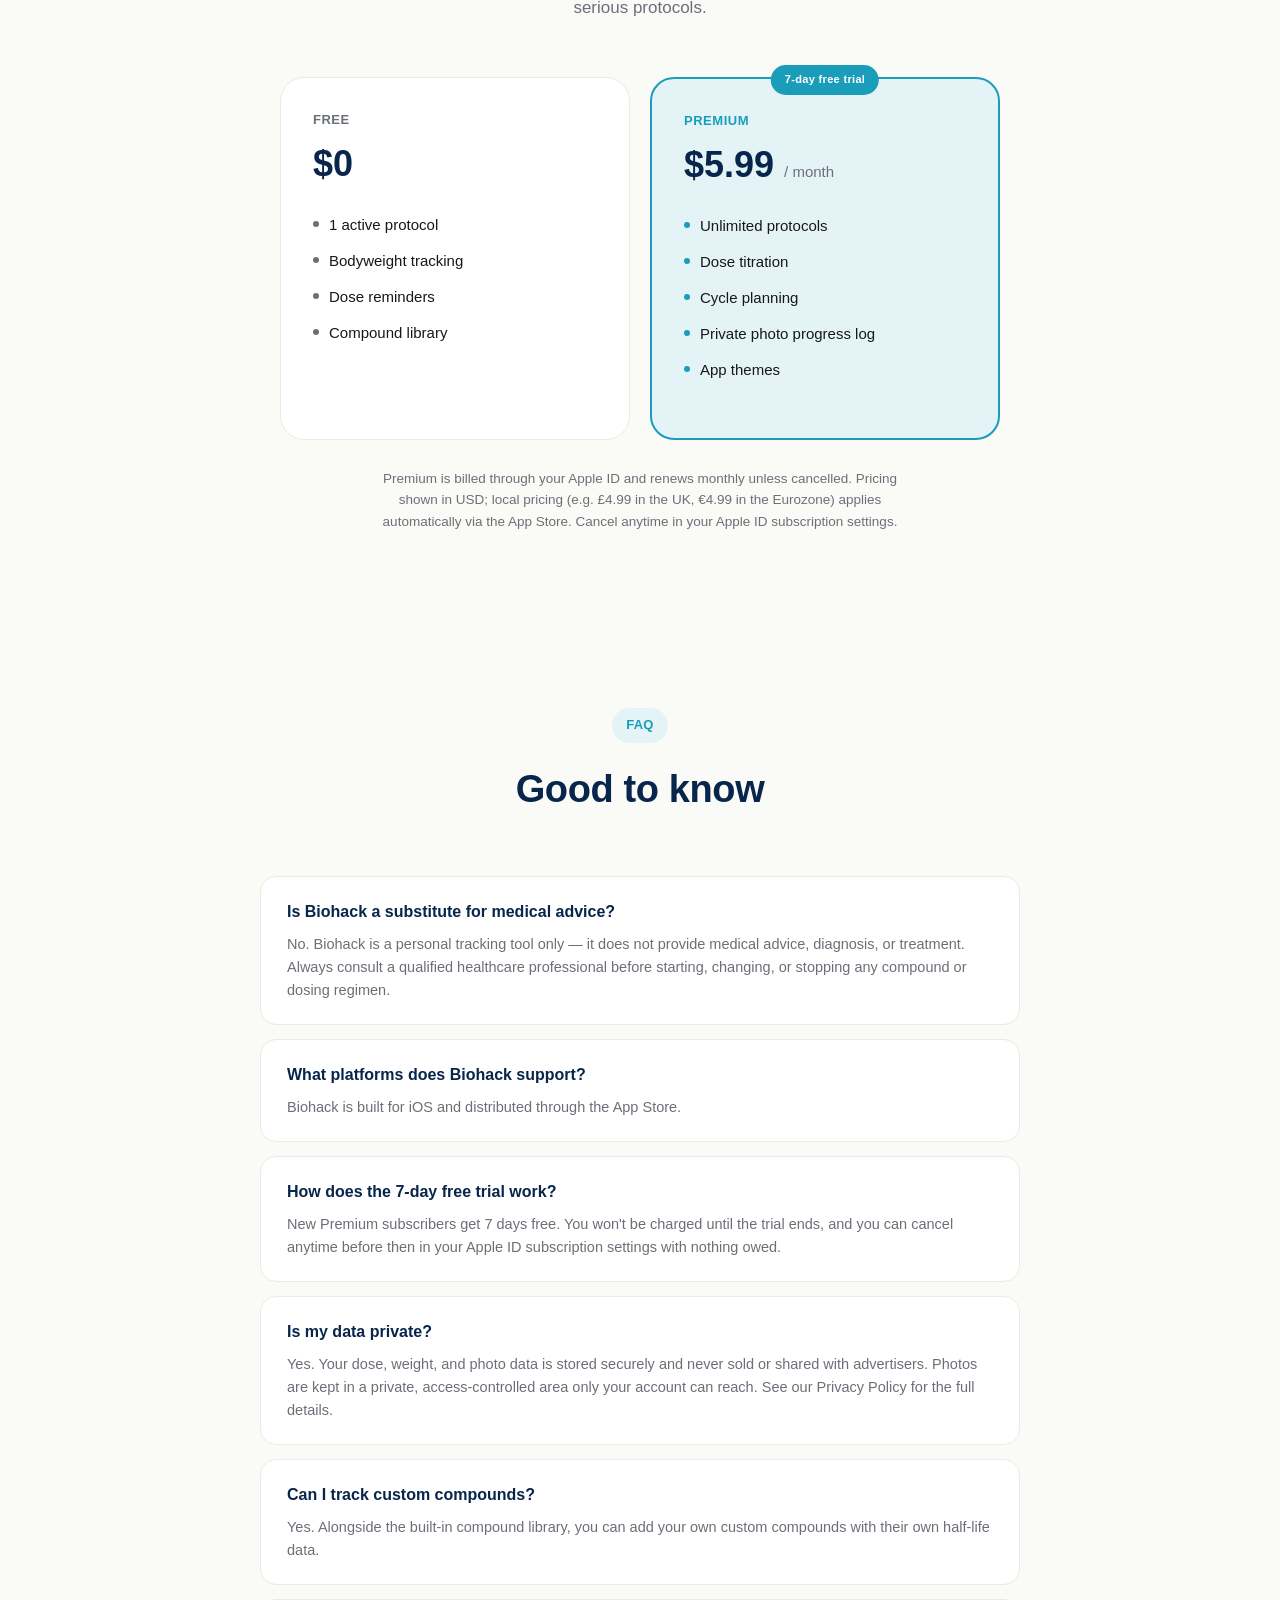
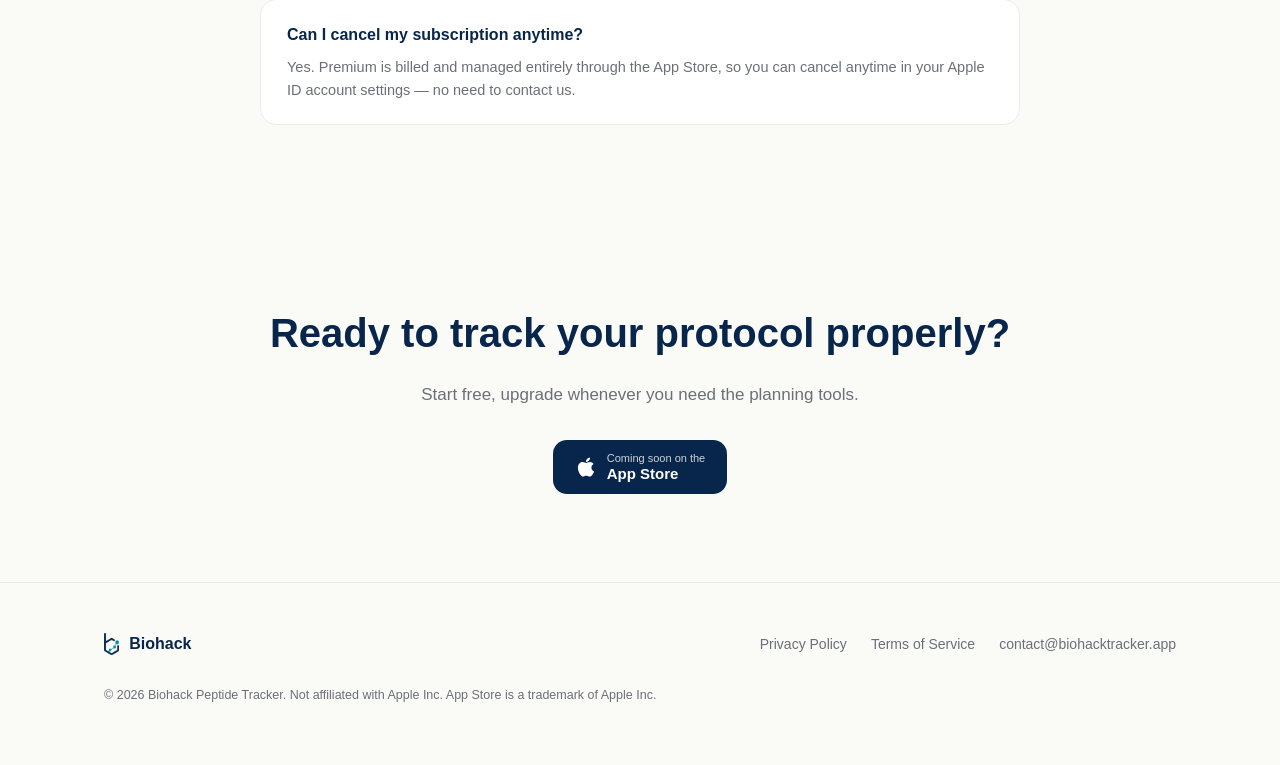
==== commit fc554a3b: "Fix Apple glyph rendering in final CTA badge" ====
--- a/index.html
+++ b/index.html
@@ -86,7 +86,7 @@
       </p>
       <div class="hero-ctas" id="download">
         <a class="store-badge" href="#">
-          <span class="glyph">􀣺</span>
+          <svg class="glyph" width="22" height="22" viewBox="0 0 384 512" fill="currentColor" aria-hidden="true"><path d="M318.7 268.7c-.2-36.7 16.4-64.4 50-84.8-18.8-26.9-47.2-41.7-84.7-44.6-35.5-2.8-74.3 20.7-88.5 20.7-15 0-49.4-19.7-76.4-19.7C63.3 141 4 184.8 4 273.5q0 39.3 14.4 81.2c12.8 36.7 59 126.7 107.2 125.2 25.2-.6 43-17.9 75.8-17.9 31.8 0 48.3 17.9 76.4 17.9 48.6-.7 90.4-82.5 102.6-119.3-65.2-30.7-61.7-90-61.7-91.9zm-56.6-164.2c27.3-32.4 24.8-61.9 24-72.5-24.1 1.4-52 16.4-67.9 34.9-17.5 19.8-27.8 44.3-25.6 71.9 26.1 2 49.9-11.4 69.5-34.3z"/></svg>
           <span class="lines"><small>Coming soon on the</small><strong>App Store</strong></span>
         </a>
         <a class="btn btn-ghost" href="#features">See how it works</a>
@@ -260,7 +260,7 @@
     <h2>Ready to track your protocol properly?</h2>
     <p>Start free, upgrade whenever you need the planning tools.</p>
     <a class="store-badge" href="#">
-      <span class="glyph">􀣺</span>
+      <svg class="glyph" width="22" height="22" viewBox="0 0 384 512" fill="currentColor" aria-hidden="true"><path d="M318.7 268.7c-.2-36.7 16.4-64.4 50-84.8-18.8-26.9-47.2-41.7-84.7-44.6-35.5-2.8-74.3 20.7-88.5 20.7-15 0-49.4-19.7-76.4-19.7C63.3 141 4 184.8 4 273.5q0 39.3 14.4 81.2c12.8 36.7 59 126.7 107.2 125.2 25.2-.6 43-17.9 75.8-17.9 31.8 0 48.3 17.9 76.4 17.9 48.6-.7 90.4-82.5 102.6-119.3-65.2-30.7-61.7-90-61.7-91.9zm-56.6-164.2c27.3-32.4 24.8-61.9 24-72.5-24.1 1.4-52 16.4-67.9 34.9-17.5 19.8-27.8 44.3-25.6 71.9 26.1 2 49.9-11.4 69.5-34.3z"/></svg>
       <span class="lines"><small>Coming soon on the</small><strong>App Store</strong></span>
     </a>
   </div>
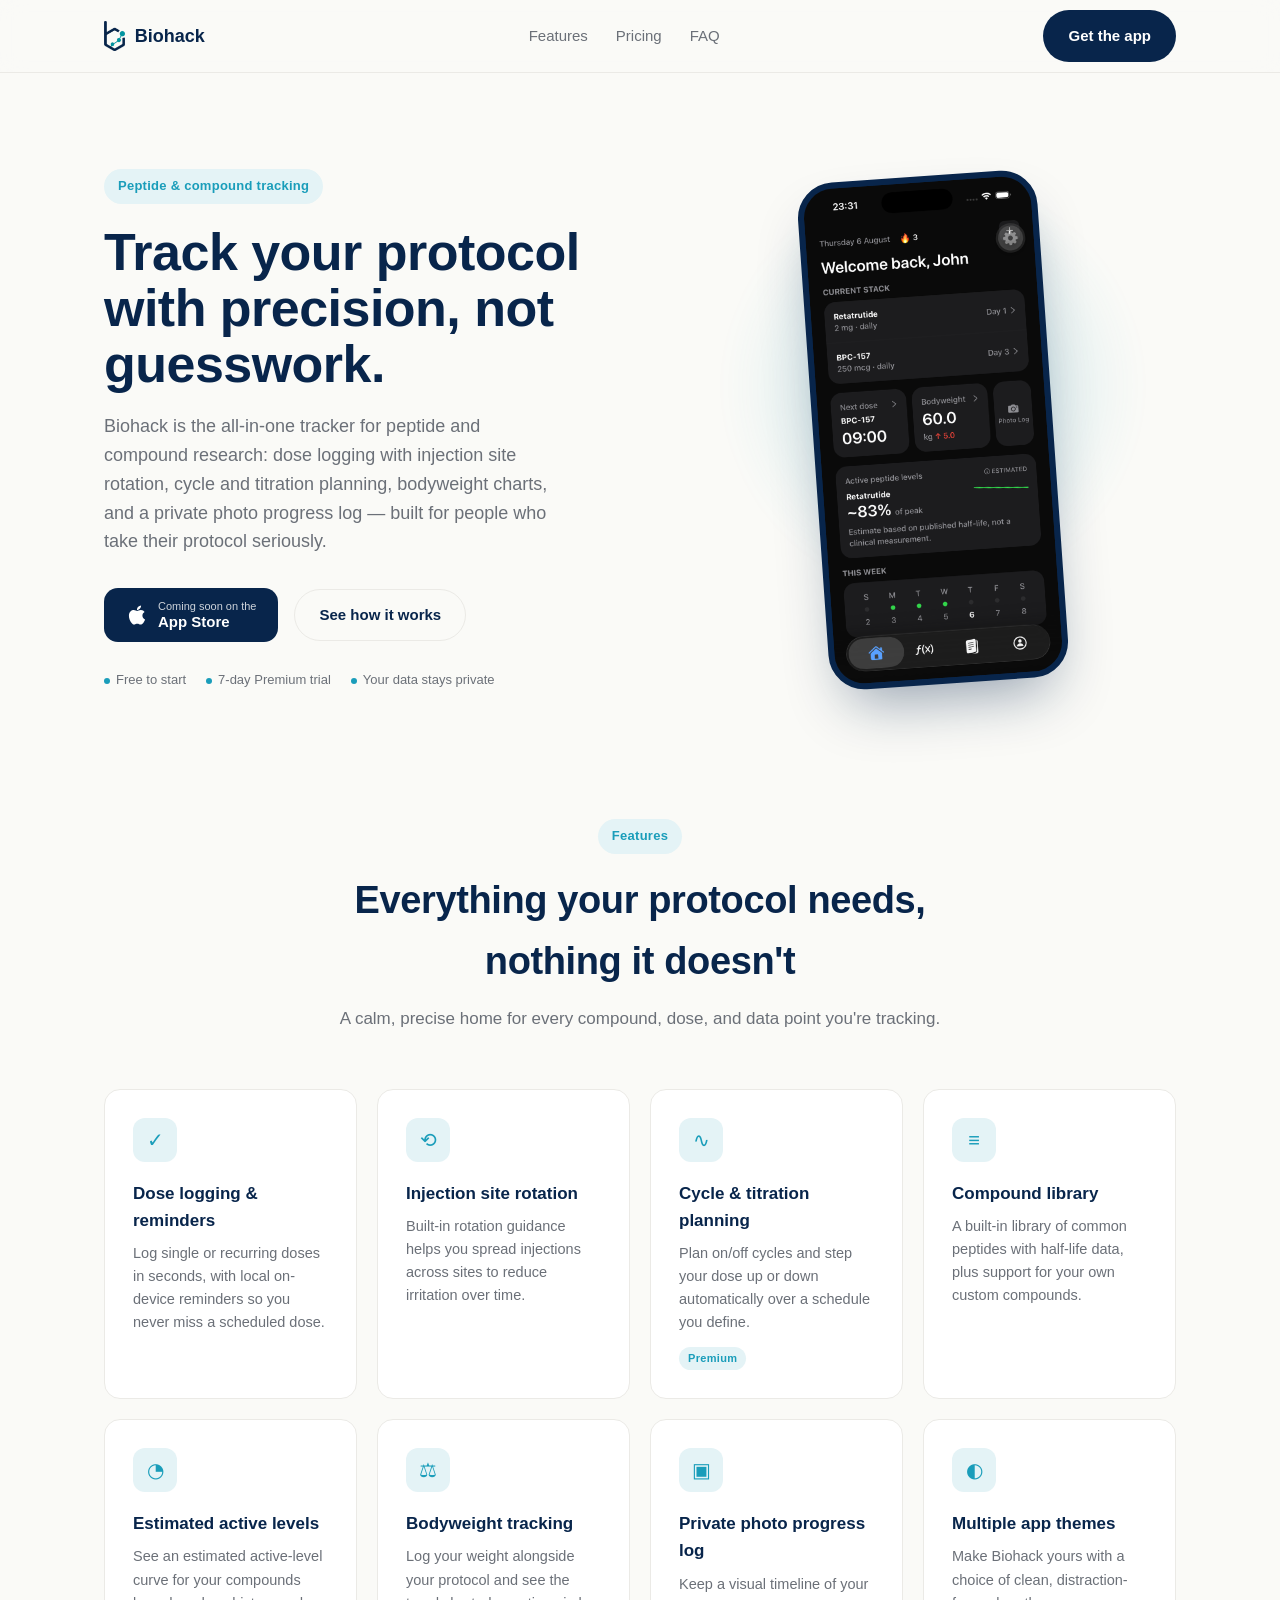
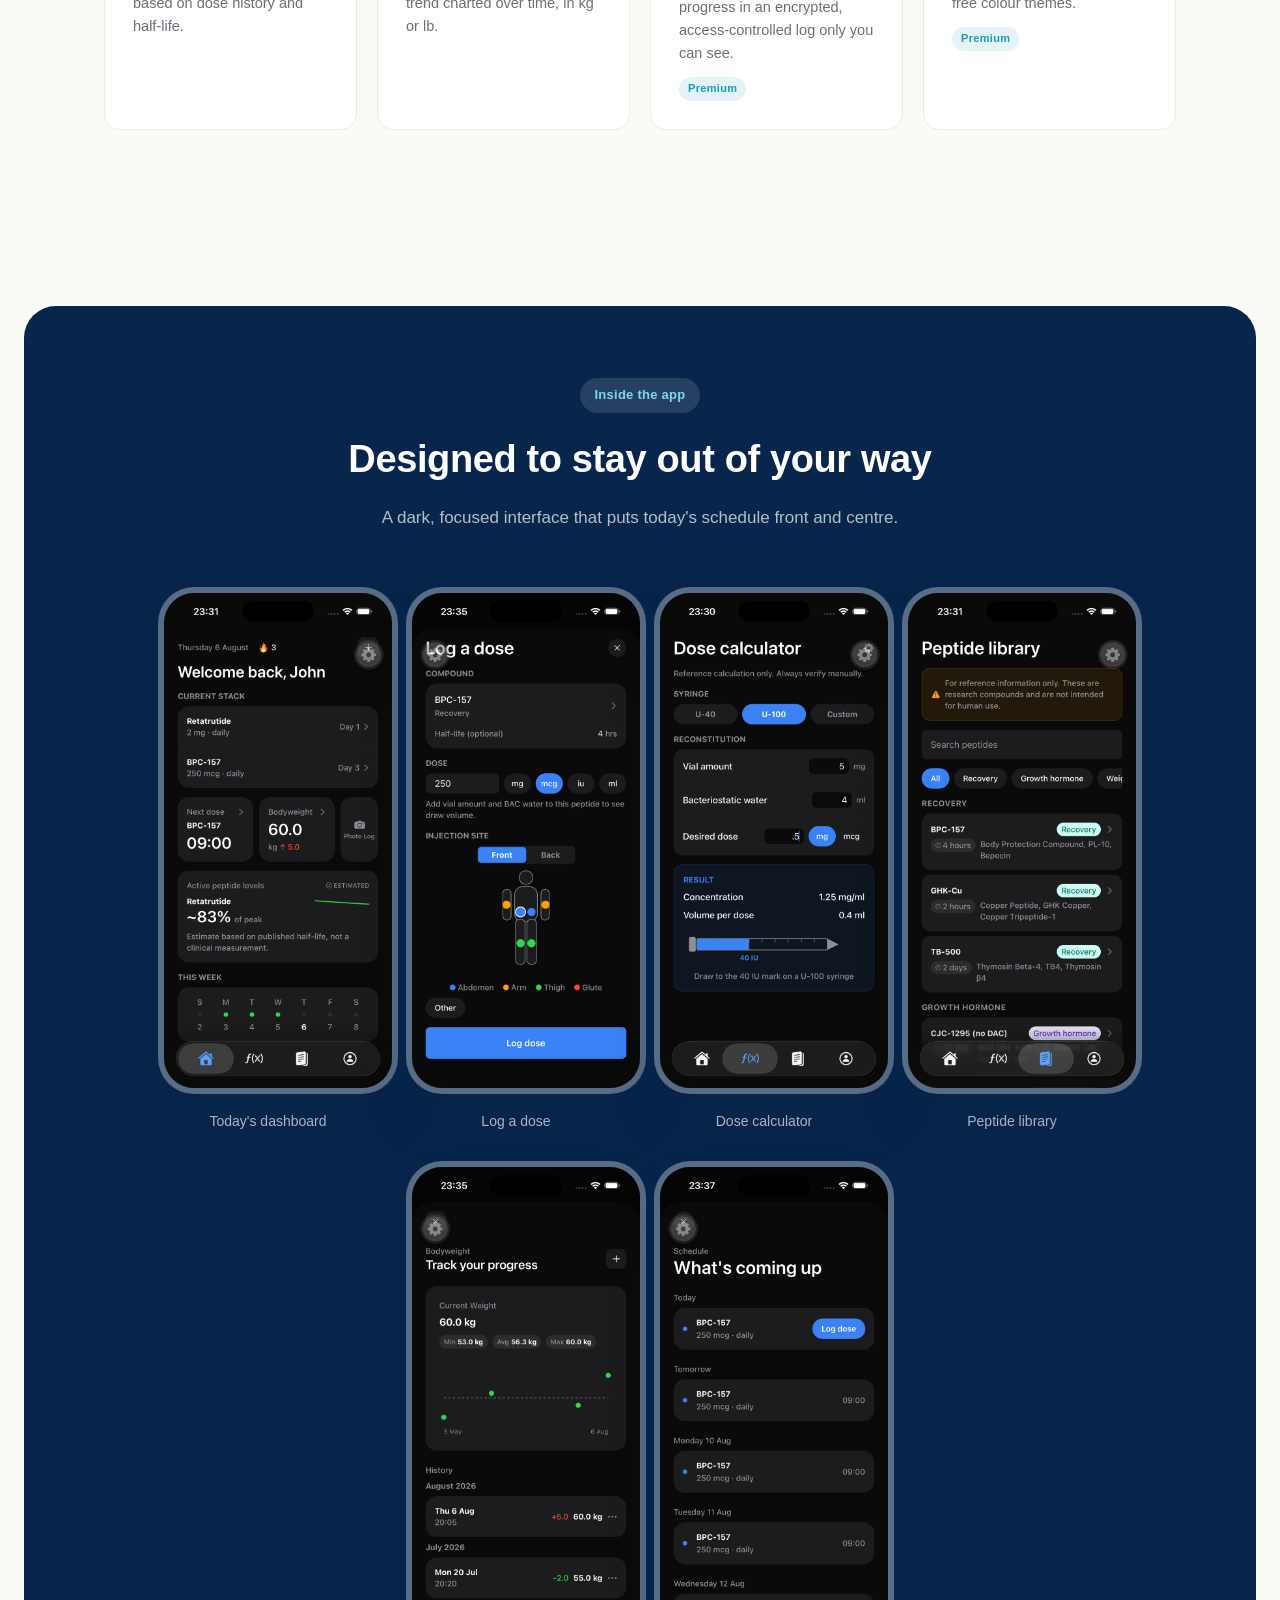
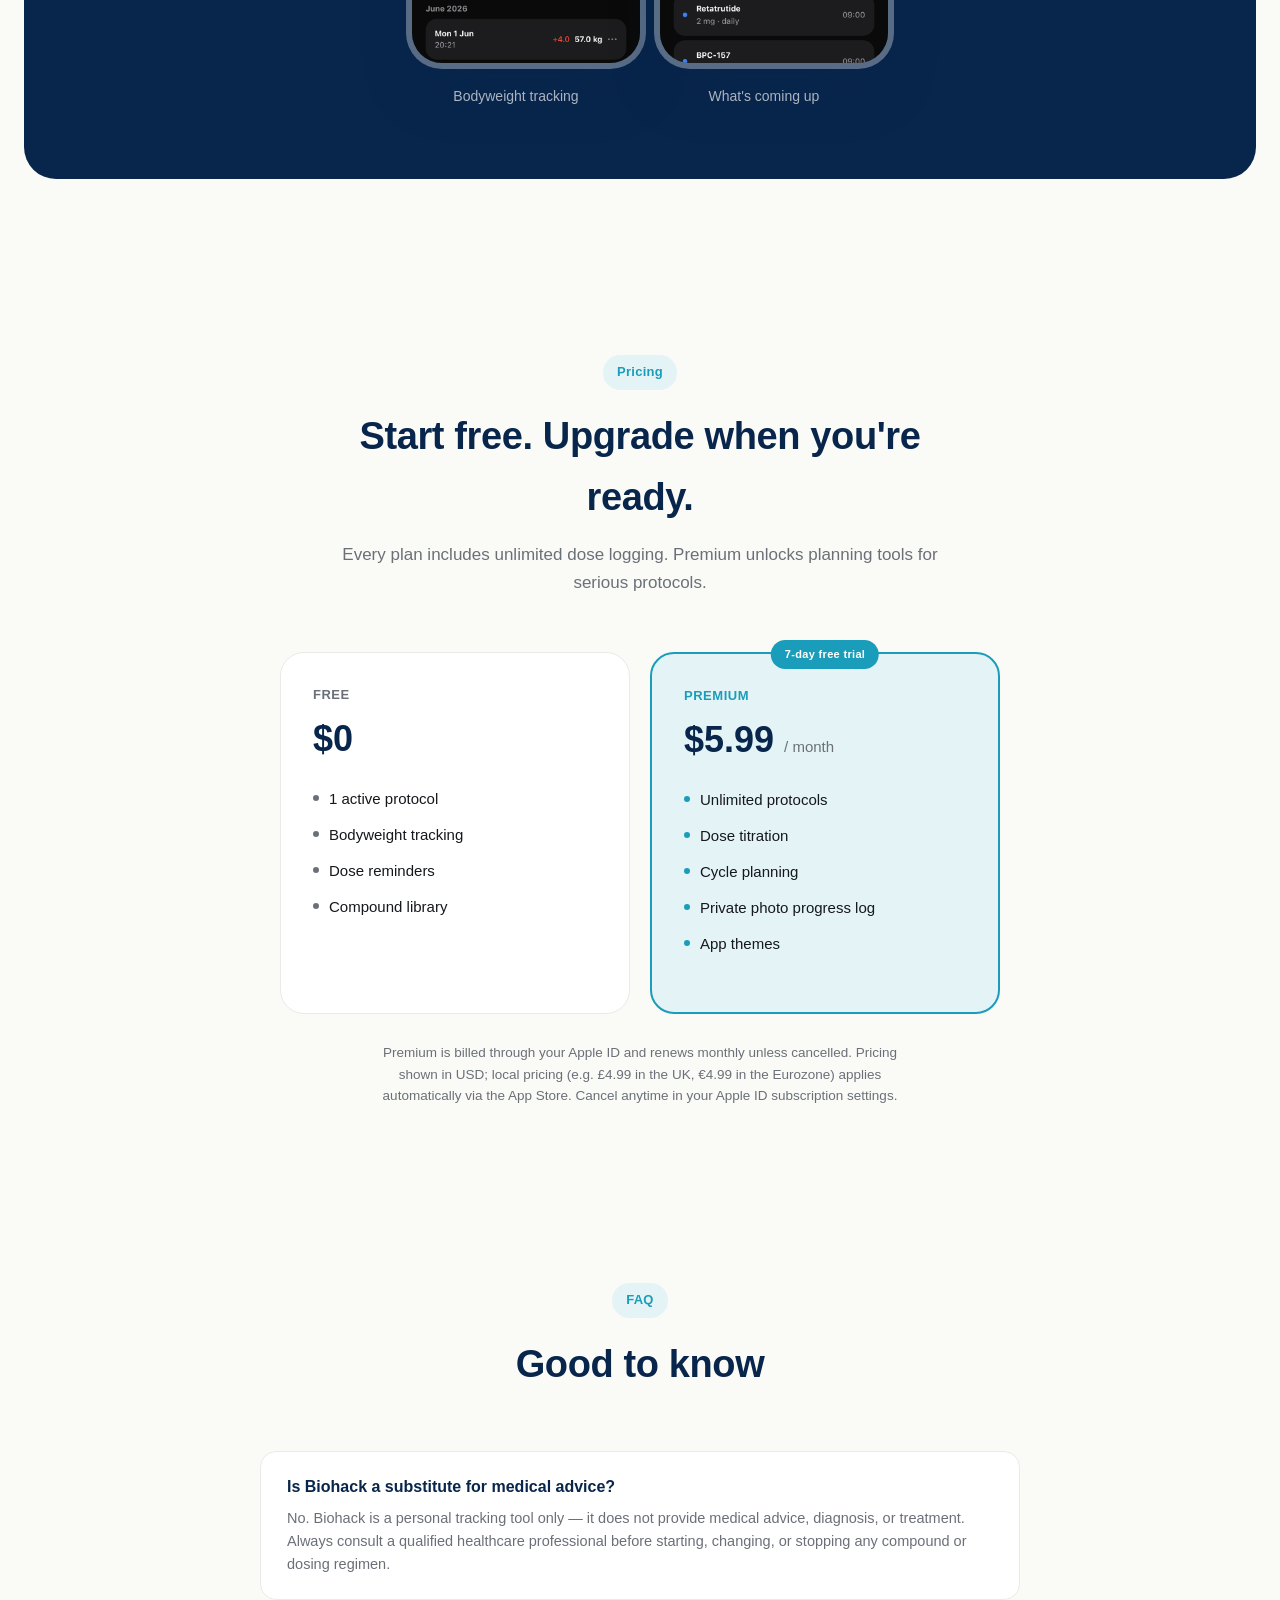
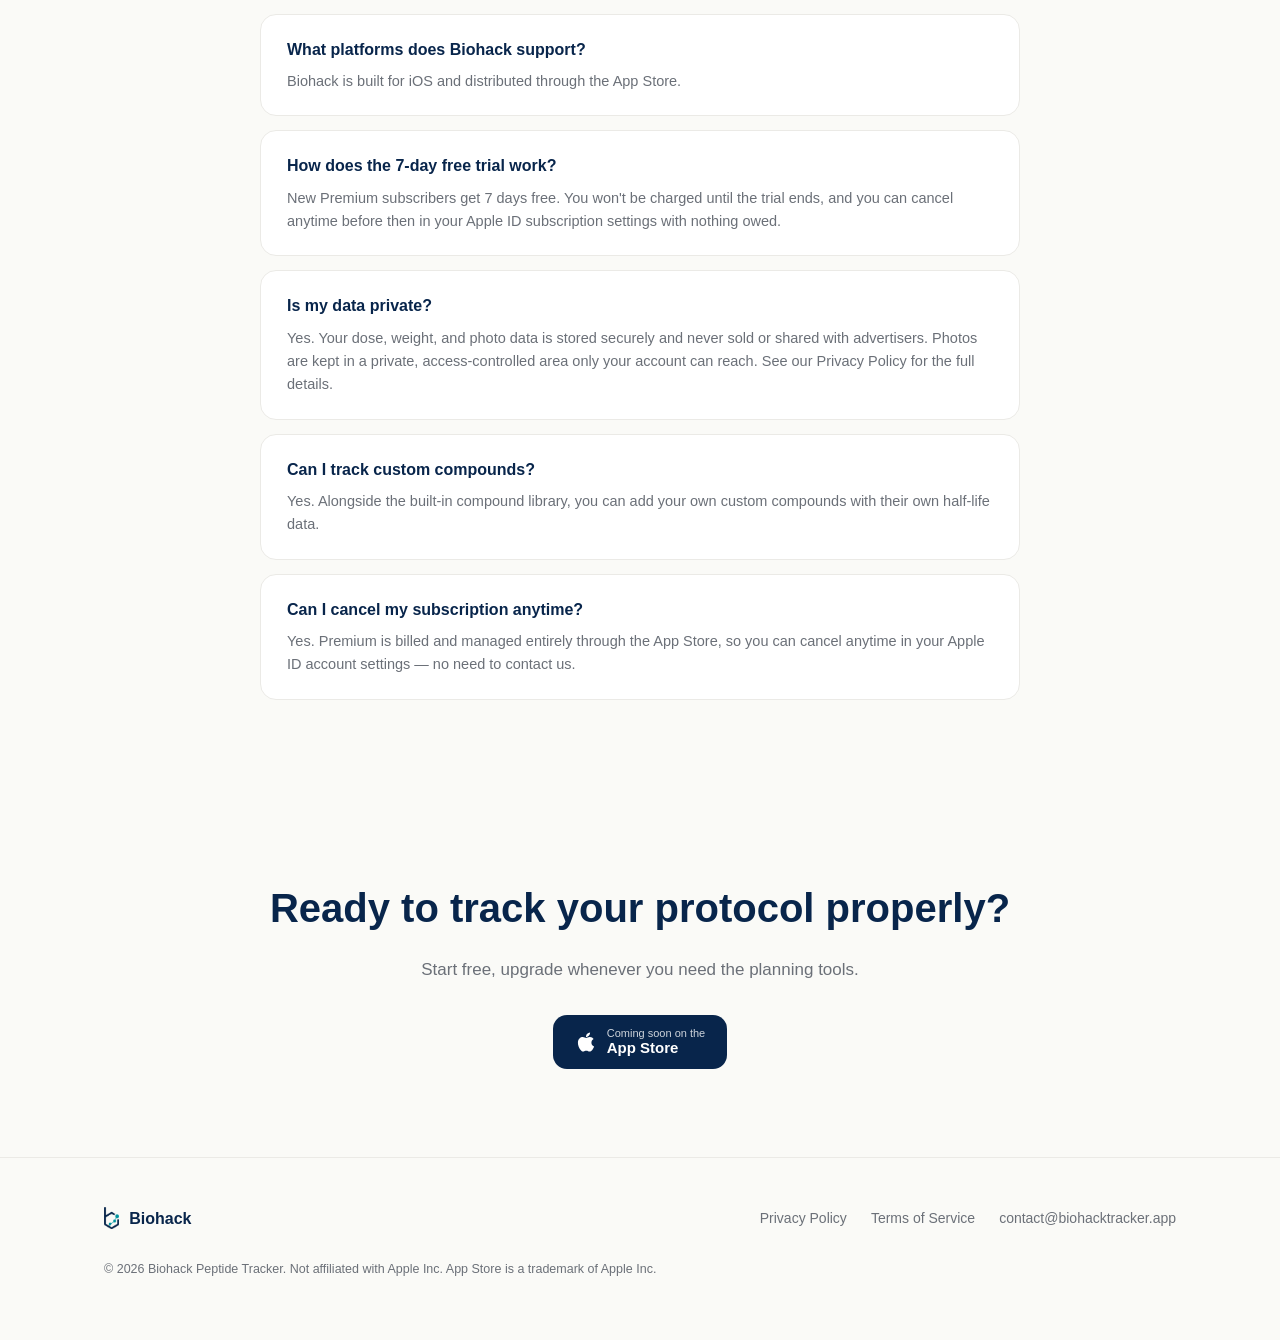
==== commit bbd3262d: "Update screenshots with real populated app data, expand showcase gallery Replace hero/dashboard/adds" ====
--- a/index.html
+++ b/index.html
@@ -174,8 +174,24 @@
         <p>Today's dashboard</p>
       </div>
       <div class="showcase-item">
-        <div class="phone"><img src="/assets/shot-addstack.png" alt="Adding a compound to your stack in Biohack" /></div>
-        <p>Add a compound to your stack</p>
+        <div class="phone"><img src="/assets/shot-singledose.png" alt="Logging a single dose with injection site picker in Biohack" /></div>
+        <p>Log a dose</p>
+      </div>
+      <div class="showcase-item">
+        <div class="phone"><img src="/assets/shot-calculator.png" alt="Reconstitution dose calculator in Biohack" /></div>
+        <p>Dose calculator</p>
+      </div>
+      <div class="showcase-item">
+        <div class="phone"><img src="/assets/shot-library.png" alt="Peptide library with half-life data in Biohack" /></div>
+        <p>Peptide library</p>
+      </div>
+      <div class="showcase-item">
+        <div class="phone"><img src="/assets/shot-bodyweight.png" alt="Bodyweight tracking chart in Biohack" /></div>
+        <p>Bodyweight tracking</p>
+      </div>
+      <div class="showcase-item">
+        <div class="phone"><img src="/assets/shot-comingup.png" alt="Upcoming dose schedule in Biohack" /></div>
+        <p>What's coming up</p>
       </div>
     </div>
   </div>
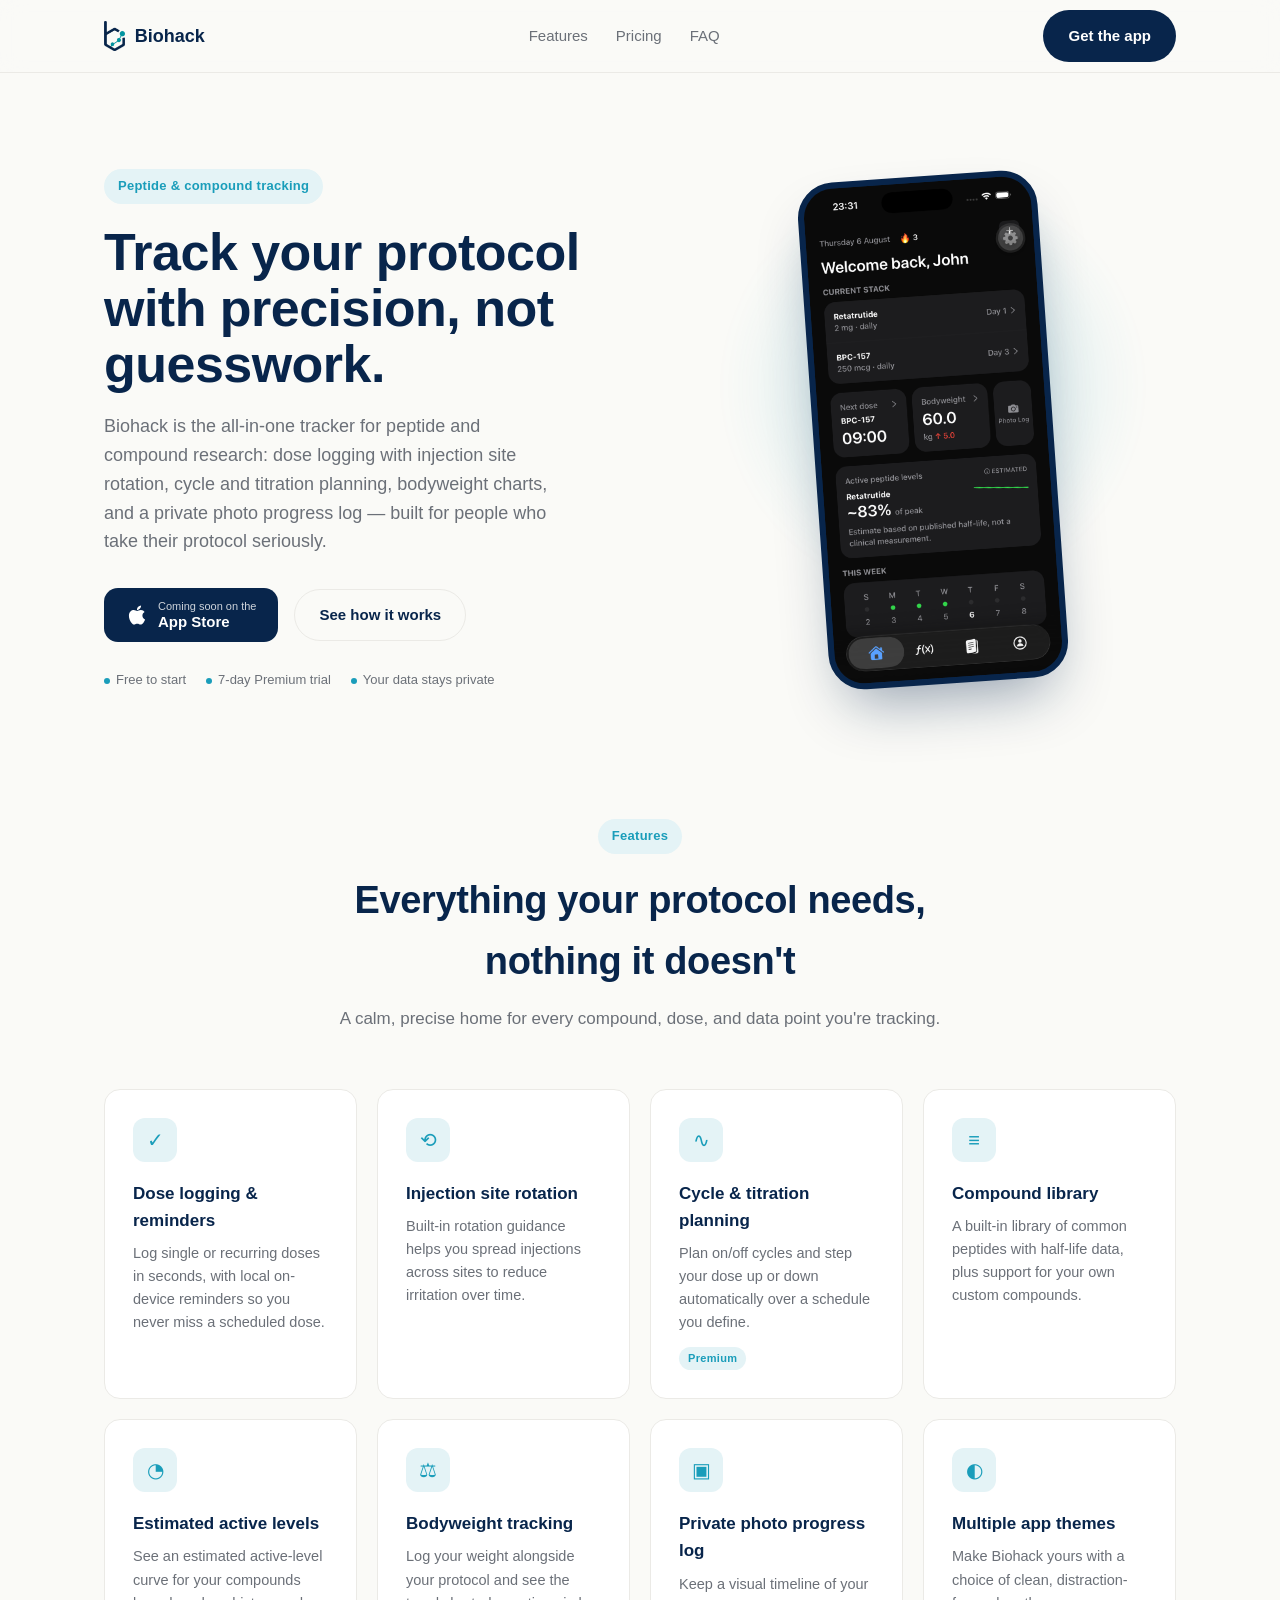
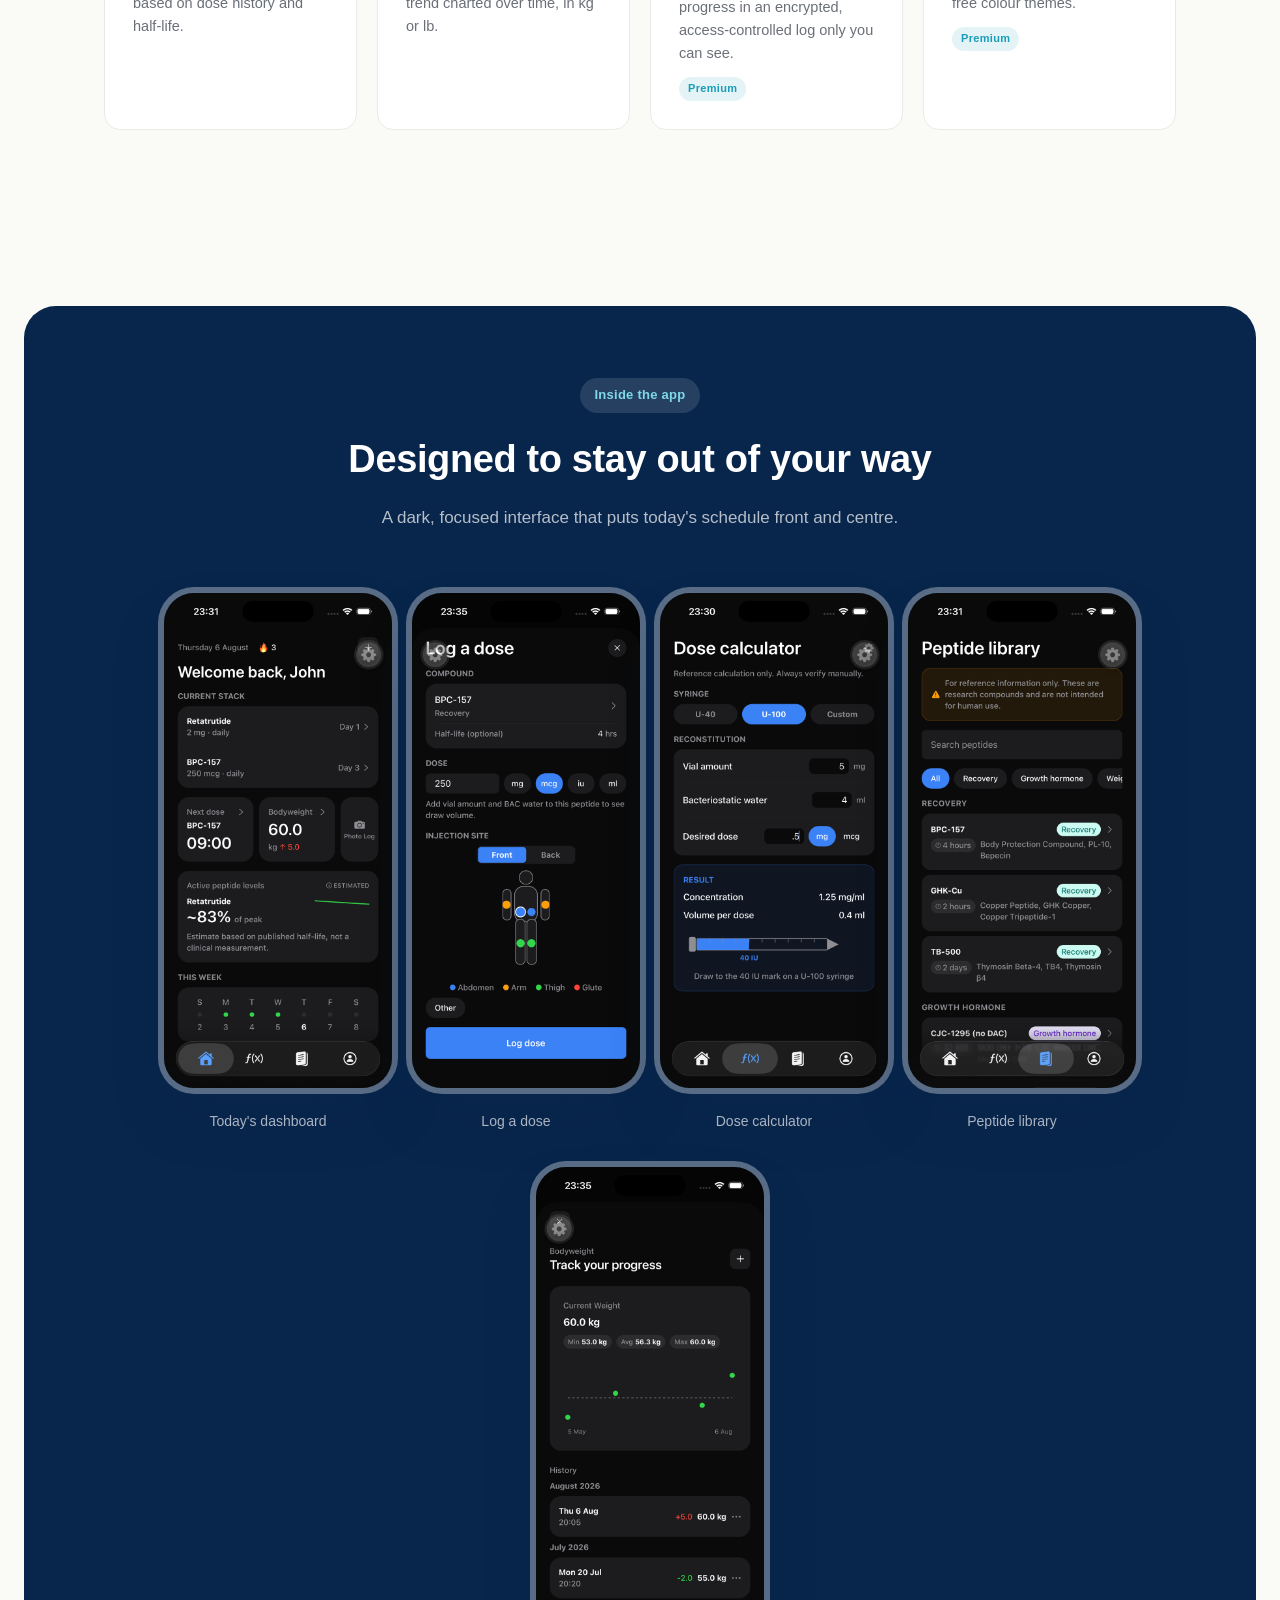
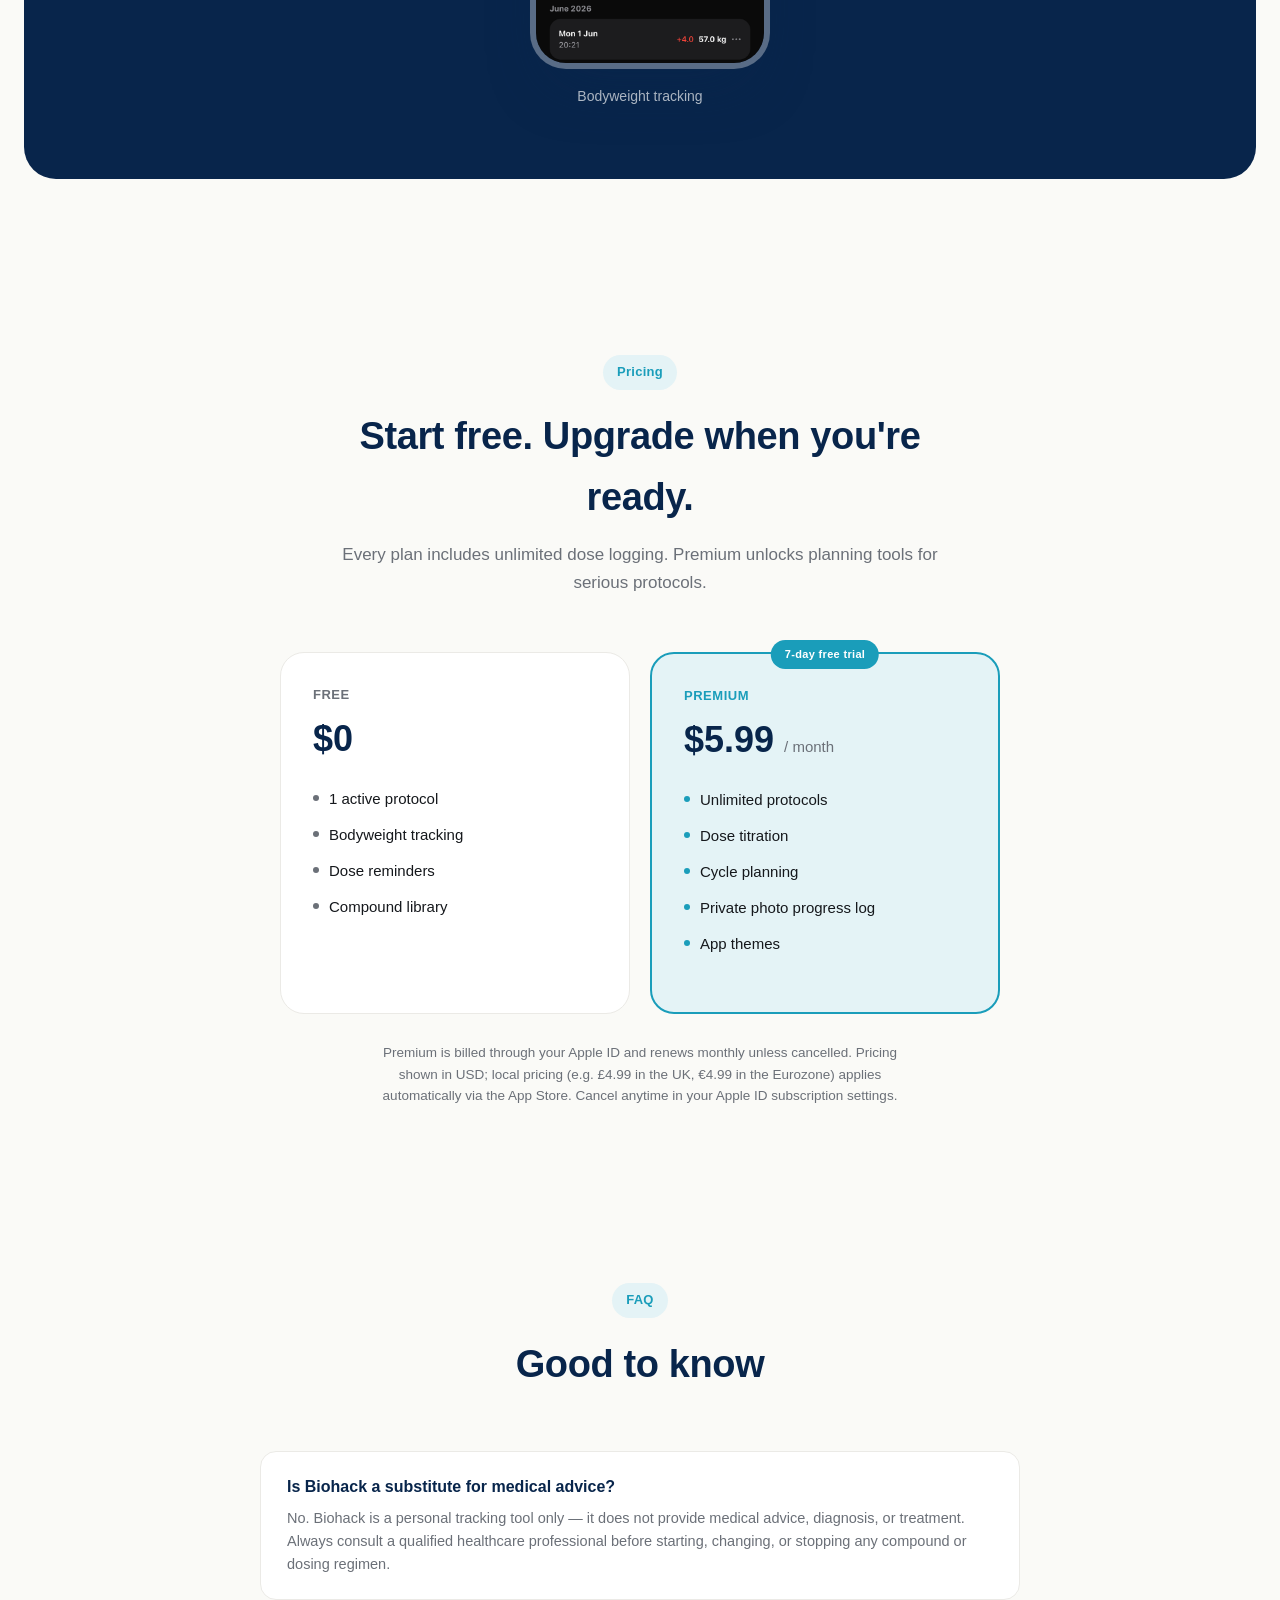
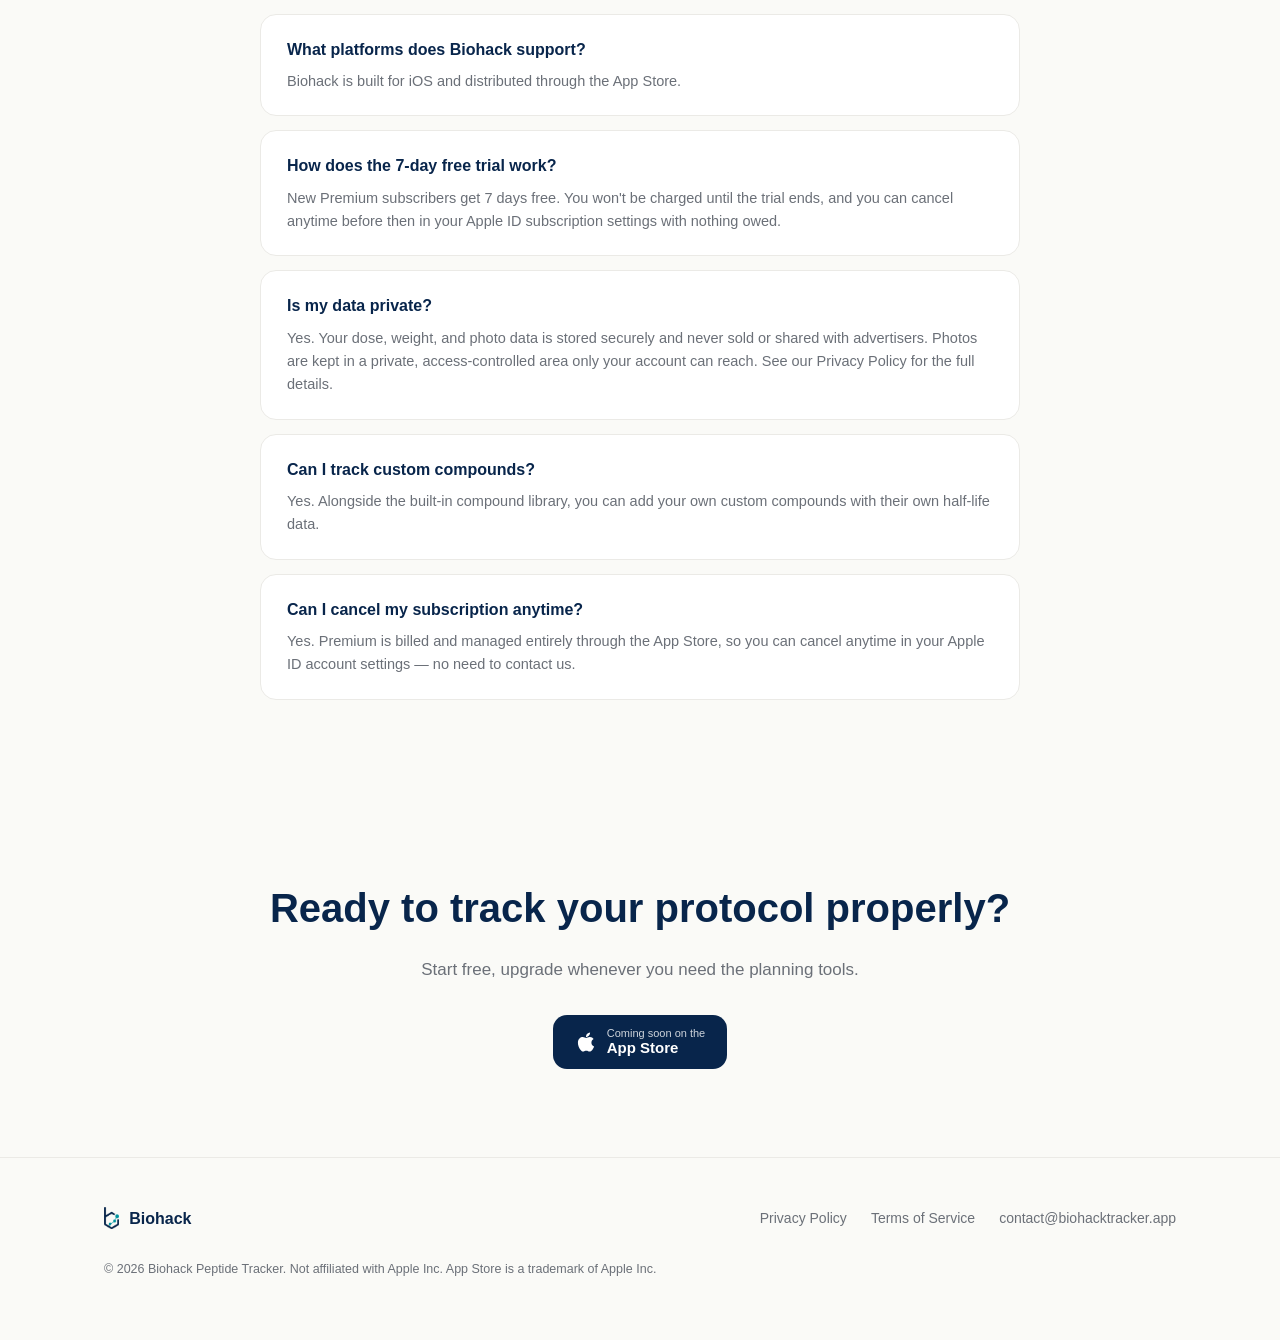
==== commit afe21af6: "Remove What's coming up screenshot from showcase grid Fixes an awkward 4-then-1 wrap on desktop; fiv" ====
--- a/index.html
+++ b/index.html
@@ -189,10 +189,6 @@
         <div class="phone"><img src="/assets/shot-bodyweight.png" alt="Bodyweight tracking chart in Biohack" /></div>
         <p>Bodyweight tracking</p>
       </div>
-      <div class="showcase-item">
-        <div class="phone"><img src="/assets/shot-comingup.png" alt="Upcoming dose schedule in Biohack" /></div>
-        <p>What's coming up</p>
-      </div>
     </div>
   </div>
 </section>
